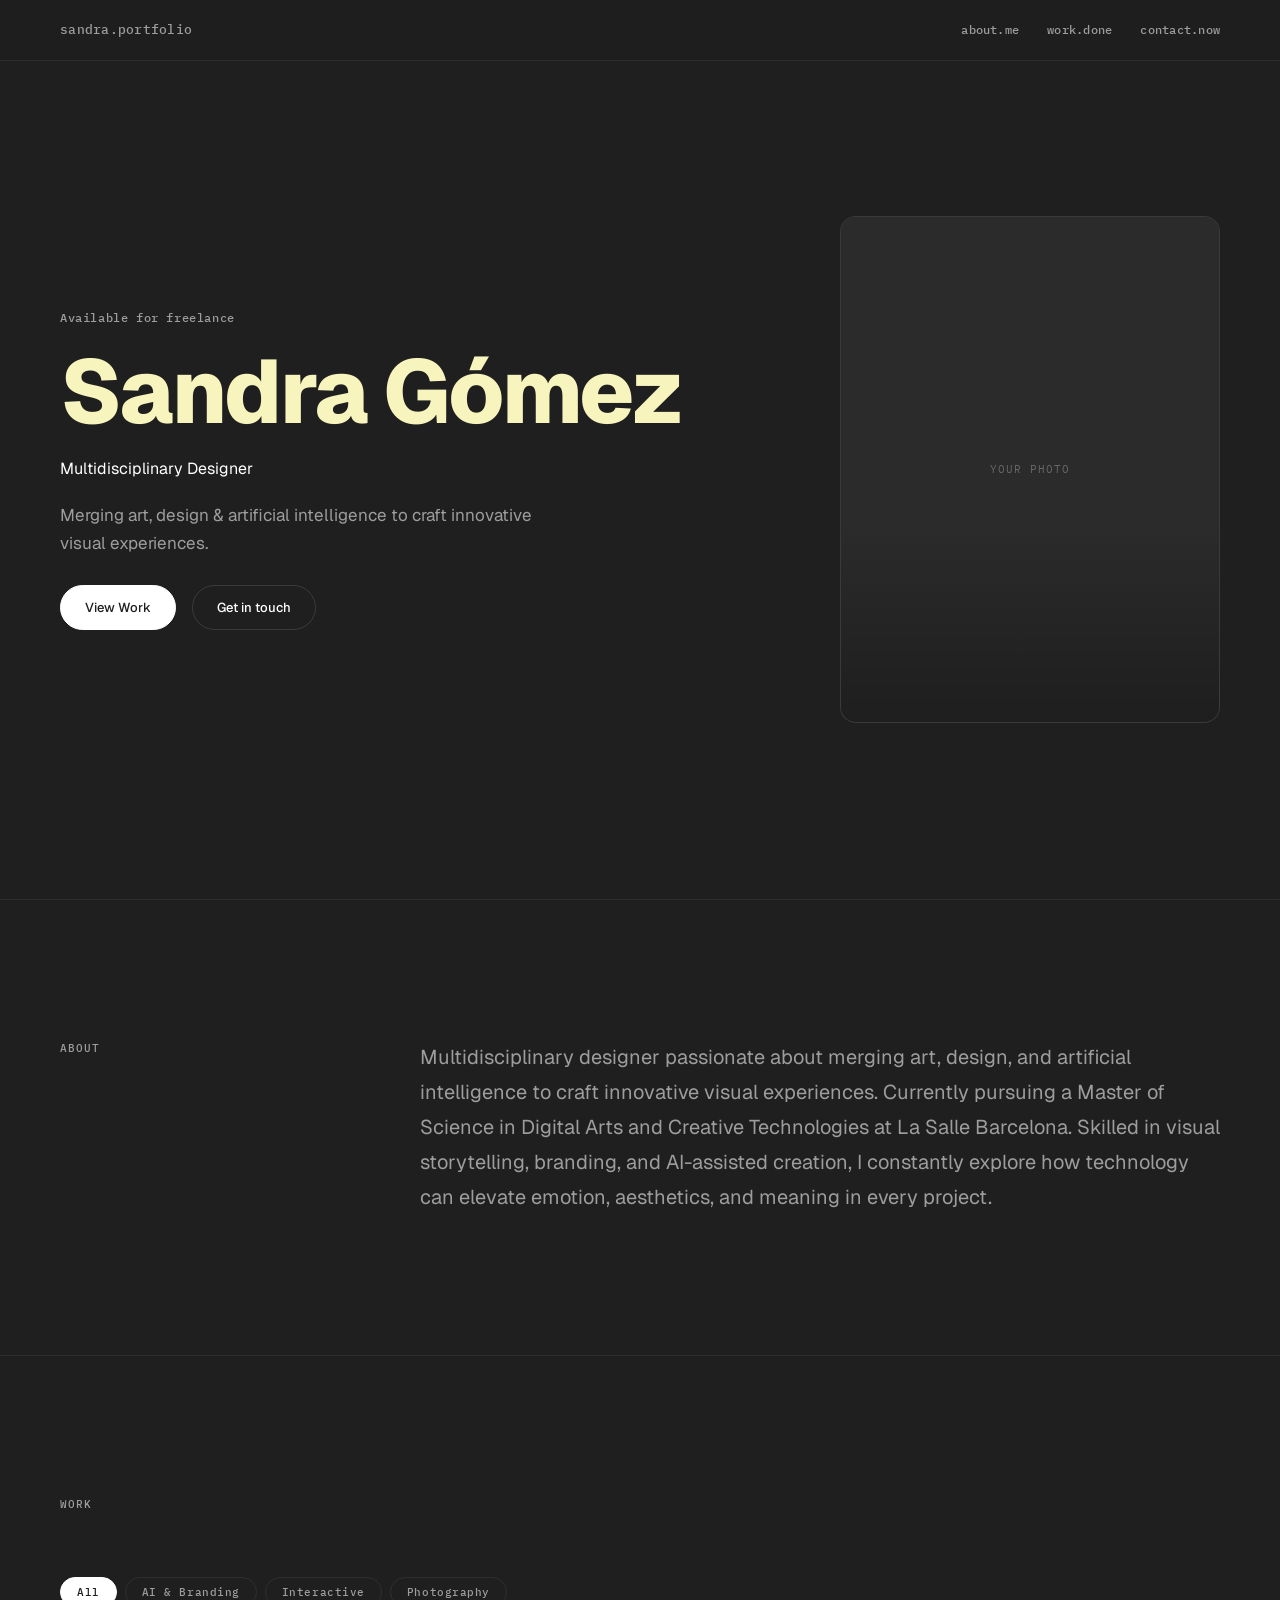
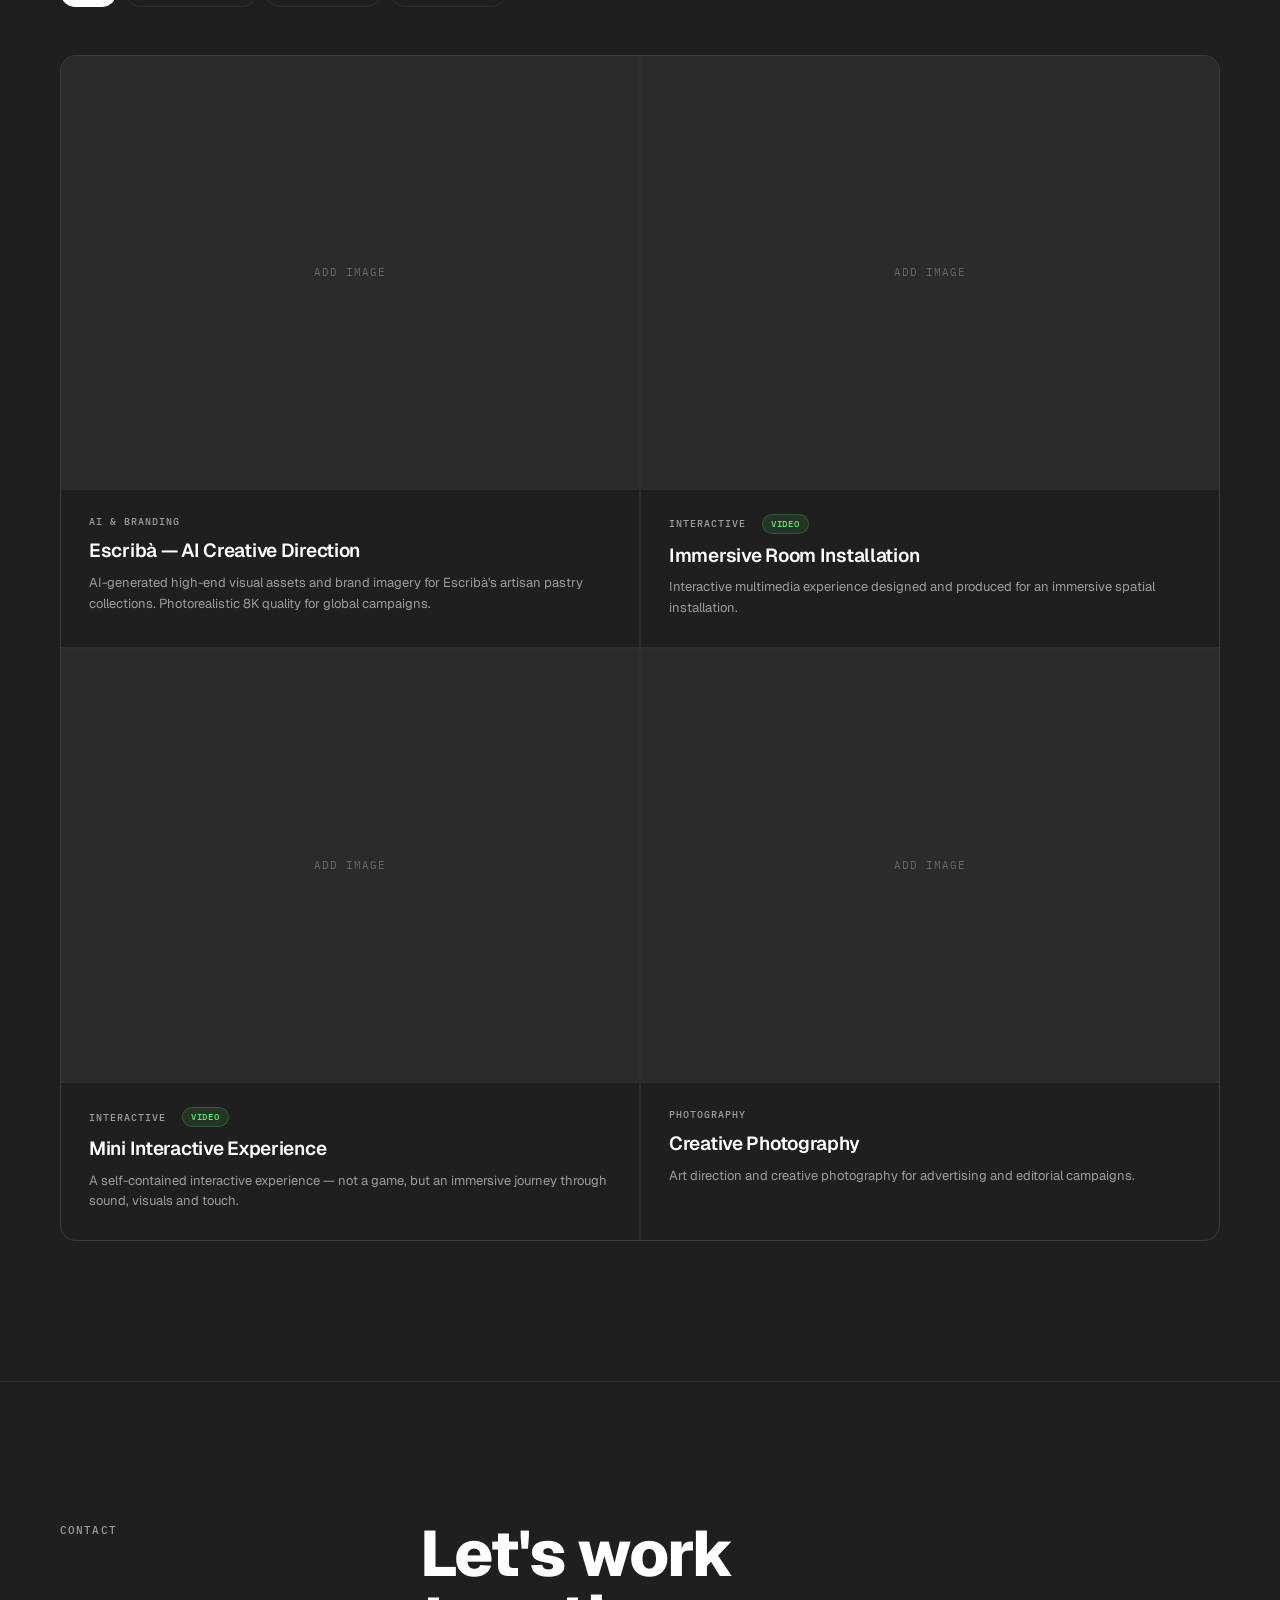
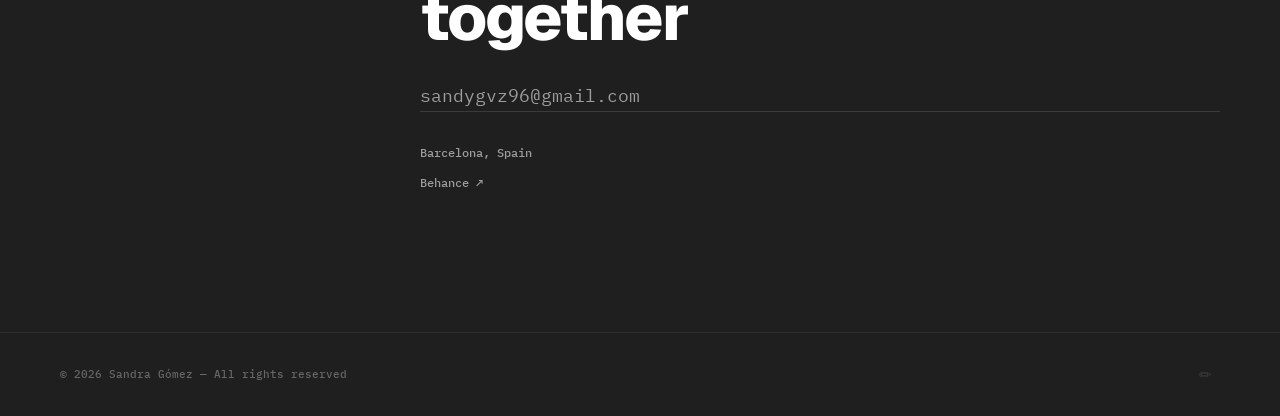
==== index.html @ 7c1b43da "redesign: match Framer reference — Geist+IBMPlexMono, #1f1f1f bg, accent colors - Background: #1f1f1" ====
<!DOCTYPE html>
<html lang="en">
<head>
  <meta charset="UTF-8" />
  <meta name="viewport" content="width=device-width, initial-scale=1.0" />
  <title>Sandra Gómez — Multidisciplinary Designer</title>
  <link rel="preconnect" href="https://fonts.googleapis.com" />
  <link rel="preconnect" href="https://fonts.gstatic.com" crossorigin />
  <link href="https://fonts.googleapis.com/css2?family=IBM+Plex+Mono:ital,wght@0,400;0,500;0,600;1,400;1,500&family=Geist:wght@300;400;500;600;700;800;900&display=swap" rel="stylesheet" />
  <link rel="stylesheet" href="css/style.css" />
</head>
<body>

  <!-- NAV -->
  <nav class="nav" id="nav">
    <div class="nav__logo" id="nav-logo"></div>
    <div class="nav__links" id="nav-links"></div>
  </nav>

  <!-- HERO -->
  <section class="hero" id="hero">
    <div class="hero__content">
      <div class="hero__text">
        <p class="hero__eyebrow">Available for freelance</p>
        <h1 class="hero__name" id="hero-name"></h1>
        <p class="hero__title" id="hero-title"></p>
        <p class="hero__tagline" id="hero-tagline"></p>
        <div class="hero__cta">
          <a class="btn btn-primary" href="#work">View Work</a>
          <a class="btn" href="#contact">Get in touch</a>
        </div>
      </div>
      <div class="hero__image">
        <img id="hero-img" src="" alt="Sandra Gómez" />
      </div>
    </div>
  </section>

  <!-- ABOUT -->
  <section class="about section" id="about">
    <div class="section__inner">
      <div class="section__header">
        <span class="section__label">About</span>
      </div>
      <p class="about__text" id="about-text"></p>
    </div>
  </section>

  <!-- WORK -->
  <section class="work section" id="work">
    <div class="section__inner">
      <div class="section__header">
        <span class="section__label">Work</span>
      </div>
      <div class="work__top">
        <div class="work__filters" id="work-filters"></div>
      </div>
      <div class="work__grid" id="work-grid"></div>
    </div>
  </section>

  <!-- CONTACT -->
  <section class="contact section" id="contact">
    <div class="section__inner">
      <div class="section__header">
        <span class="section__label">Contact</span>
      </div>
      <div id="contact-content"></div>
    </div>
  </section>

  <!-- FOOTER -->
  <footer class="footer">
    <span class="footer__copy"></span>
    <button class="footer__edit-btn" id="edit-toggle" title="Toggle edit mode (Ctrl+Shift+E)">✏</button>
  </footer>

  <!-- VIDEO MODAL -->
  <div class="modal" id="video-modal">
    <div class="modal__backdrop" id="modal-backdrop"></div>
    <div class="modal__content">
      <button class="modal__close" id="modal-close">✕</button>
      <div class="modal__video" id="modal-video"></div>
    </div>
  </div>

  <script src="js/content.js"></script>
  <script src="js/render.js"></script>
  <script src="js/editor.js"></script>
</body>
</html>
---- css/style.css ----
/* css/style.css — design tokens from jaxon-cruz-wbs.framer.website */

/* ── RESET ───────────────────────────────────────────── */
*, *::before, *::after { box-sizing: border-box; margin: 0; padding: 0; }

:root {
  /* Colors — exact tokens from Framer source */
  --bg:           #1f1f1f;
  --bg-deep:      #181818;
  --surface:      #2b2b2b;
  --surface-alt:  #333333;
  --text:         #ffffff;
  --text-muted:   #9d9d9d;
  --text-dim:     #666666;
  --accent-yellow:#f7f4be;
  --accent-green: #5aee6c;
  --border:       rgba(255,255,255,0.07);
  --border-strong:rgba(255,255,255,0.12);

  /* Typography */
  --font-sans: 'Geist', 'Geist Placeholder', sans-serif;
  --font-mono: 'IBM Plex Mono', monospace;

  /* Layout */
  --max-w: 1200px;
  --pad-x: 60px;
  --pad-section: 140px;
}

html { scroll-behavior: smooth; }

body {
  font-family: var(--font-sans);
  background: var(--bg);
  color: var(--text);
  line-height: 1.5;
  -webkit-font-smoothing: antialiased;
  -moz-osx-font-smoothing: grayscale;
}

img { display: block; width: 100%; height: 100%; object-fit: cover; }
a { color: inherit; text-decoration: none; }
button { cursor: pointer; font-family: inherit; }

/* ── NAV ────────────────────────────────────────────── */
.nav {
  position: fixed; top: 0; left: 0; right: 0; z-index: 100;
  display: flex; justify-content: space-between; align-items: center;
  padding: 20px var(--pad-x);
  background: rgba(31,31,31,0.75);
  backdrop-filter: blur(16px);
  -webkit-backdrop-filter: blur(16px);
  border-bottom: 1px solid var(--border);
}

.nav__logo {
  font-family: var(--font-mono);
  font-size: 13px;
  font-weight: 500;
  color: var(--text-muted);
  letter-spacing: 0.02em;
}

.nav__links {
  display: flex; gap: 28px; align-items: center;
}

.nav__links a {
  font-family: var(--font-mono);
  font-size: 12px;
  font-weight: 500;
  color: var(--text-muted);
  letter-spacing: 0.02em;
  transition: color 0.15s;
}

.nav__links a:hover { color: var(--text); }

/* ── HERO ───────────────────────────────────────────── */
.hero {
  min-height: 100vh;
  display: flex; align-items: center;
  padding: 120px var(--pad-x) 80px;
  border-bottom: 1px solid var(--border);
}

.hero__content {
  max-width: var(--max-w);
  margin: 0 auto;
  display: grid;
  grid-template-columns: 1fr 380px;
  gap: 60px;
  align-items: center;
  width: 100%;
}

.hero__text {
  display: flex; flex-direction: column; gap: 20px;
}

.hero__eyebrow {
  font-family: var(--font-mono);
  font-size: 12px;
  font-weight: 500;
  color: var(--text-muted);
  letter-spacing: 0.05em;
}

.hero__name {
  font-family: var(--font-sans);
  font-size: clamp(52px, 7vw, 96px);
  font-weight: 800;
  letter-spacing: -0.03em;
  line-height: 1.0;
  color: var(--text);
}

.hero__name span {
  color: var(--accent-yellow);
}

.hero__tagline {
  font-size: 17px;
  line-height: 1.65;
  color: var(--text-muted);
  max-width: 520px;
  font-weight: 400;
}

.hero__cta {
  display: flex; gap: 16px; align-items: center; margin-top: 8px;
}

.hero__image {
  aspect-ratio: 3/4;
  border-radius: 16px;
  overflow: hidden;
  background: var(--surface);
  border: 1px solid var(--border);
  position: relative;
}

.hero__image::after {
  content: '';
  position: absolute; inset: 0;
  background: linear-gradient(to bottom, transparent 60%, rgba(0,0,0,0.3));
  pointer-events: none;
}

/* ── BUTTONS ────────────────────────────────────────── */
.btn {
  display: inline-flex; align-items: center; gap: 8px;
  padding: 12px 24px;
  border: 1px solid var(--border-strong);
  border-radius: 100px;
  font-size: 13px;
  font-weight: 500;
  color: var(--text);
  background: transparent;
  transition: background 0.15s, border-color 0.15s, color 0.15s;
}

.btn:hover {
  background: var(--surface);
  border-color: rgba(255,255,255,0.2);
}

.btn-primary {
  background: var(--text);
  color: var(--bg);
  border-color: var(--text);
}

.btn-primary:hover {
  background: var(--accent-yellow);
  border-color: var(--accent-yellow);
  color: var(--bg);
}

/* ── SECTION SHARED ─────────────────────────────────── */
.section {
  padding: var(--pad-section) var(--pad-x);
  border-bottom: 1px solid var(--border);
}

.section__inner {
  max-width: var(--max-w);
  margin: 0 auto;
}

.section__header {
  display: flex; align-items: baseline; gap: 16px;
  margin-bottom: 64px;
}

.section__label {
  font-family: var(--font-mono);
  font-size: 11px;
  font-weight: 500;
  color: var(--text-muted);
  letter-spacing: 0.1em;
  text-transform: uppercase;
}

.section__num {
  font-family: var(--font-mono);
  font-size: 11px;
  color: var(--text-dim);
}

.section__title {
  font-size: clamp(32px, 4vw, 52px);
  font-weight: 700;
  letter-spacing: -0.025em;
  line-height: 1.1;
}

/* ── ABOUT ──────────────────────────────────────────── */
.about .section__inner {
  display: grid;
  grid-template-columns: 280px 1fr;
  gap: 80px;
  align-items: start;
}

.about__text {
  font-size: 20px;
  line-height: 1.75;
  color: var(--text-muted);
  font-weight: 400;
}

/* ── WORK FILTERS ───────────────────────────────────── */
.work__top {
  display: flex;
  justify-content: space-between;
  align-items: center;
  margin-bottom: 48px;
  flex-wrap: wrap;
  gap: 16px;
}

.work__filters {
  display: flex; gap: 8px; flex-wrap: wrap;
}

.filter-btn {
  padding: 7px 16px;
  border: 1px solid var(--border);
  border-radius: 100px;
  background: transparent;
  color: var(--text-muted);
  font-family: var(--font-mono);
  font-size: 11px;
  font-weight: 500;
  letter-spacing: 0.05em;
  transition: all 0.15s;
}

.filter-btn:hover {
  border-color: var(--border-strong);
  color: var(--text);
}

.filter-btn.active {
  background: var(--text);
  color: var(--bg);
  border-color: var(--text);
}

/* ── WORK GRID ──────────────────────────────────────── */
.work__grid {
  display: grid;
  grid-template-columns: repeat(2, 1fr);
  gap: 2px;
  background: var(--border);
  border: 1px solid var(--border);
  border-radius: 16px;
  overflow: hidden;
}

.project-card {
  background: var(--bg);
  position: relative;
  overflow: hidden;
  transition: background 0.2s;
}

.project-card:hover {
  background: var(--bg-deep);
}

.project-card__media {
  aspect-ratio: 4/3;
  position: relative;
  overflow: hidden;
  background: var(--surface);
}

.project-card__media img {
  transition: transform 0.5s cubic-bezier(0.25, 0.46, 0.45, 0.94);
}

.project-card:hover .project-card__media img {
  transform: scale(1.06);
}

.project-card__play-icon {
  position: absolute; inset: 0;
  display: flex; align-items: center; justify-content: center;
}

.project-card__play-icon svg {
  width: 52px; height: 52px;
  fill: rgba(255,255,255,0.9);
  filter: drop-shadow(0 2px 8px rgba(0,0,0,0.5));
  opacity: 0;
  transform: scale(0.8);
  transition: opacity 0.2s, transform 0.2s;
}

.project-card:hover .project-card__play-icon svg {
  opacity: 1;
  transform: scale(1);
}

.project-card__info {
  padding: 24px 28px 28px;
  display: flex; flex-direction: column; gap: 10px;
  border-top: 1px solid var(--border);
}

.project-card__meta {
  display: flex; gap: 16px; align-items: center;
}

.project-card__category {
  font-family: var(--font-mono);
  font-size: 10px;
  font-weight: 500;
  letter-spacing: 0.1em;
  text-transform: uppercase;
  color: var(--text-muted);
}

.project-card__type-badge {
  font-family: var(--font-mono);
  font-size: 9px;
  font-weight: 500;
  letter-spacing: 0.08em;
  text-transform: uppercase;
  color: var(--accent-green);
  background: rgba(90,238,108,0.1);
  padding: 2px 8px;
  border-radius: 100px;
  border: 1px solid rgba(90,238,108,0.2);
}

.project-card__title {
  font-size: 19px;
  font-weight: 600;
  line-height: 1.25;
  letter-spacing: -0.015em;
  color: var(--text);
  transition: color 0.15s;
}

.project-card:hover .project-card__title {
  color: var(--accent-yellow);
}

.project-card__desc {
  font-size: 13px;
  color: var(--text-muted);
  line-height: 1.6;
  font-weight: 400;
}

/* ── EDIT CARD CONTROLS ─────────────────────────────── */
.edit-card-controls {
  display: none;
  position: absolute; top: 10px; right: 10px; z-index: 10;
  gap: 6px;
}

body.edit-mode .edit-card-controls { display: flex; }

.edit-card-controls button {
  padding: 4px 10px; border: none; border-radius: 6px;
  font-size: 10px; font-weight: 600;
}

.edit-btn-duplicate { background: #3b82f6; color: white; }
.edit-btn-delete { background: #ef4444; color: white; }

/* ── CONTACT ────────────────────────────────────────── */
.contact .section__inner {
  display: grid;
  grid-template-columns: 280px 1fr;
  gap: 80px;
  align-items: start;
}

.contact__main {
  display: flex; flex-direction: column; gap: 32px;
}

.contact__heading {
  font-size: clamp(40px, 5vw, 68px);
  font-weight: 800;
  letter-spacing: -0.03em;
  line-height: 1.0;
}

.contact__email-link {
  font-size: 18px;
  color: var(--text-muted);
  font-family: var(--font-mono);
  font-weight: 400;
  border-bottom: 1px solid var(--border-strong);
  padding-bottom: 2px;
  display: inline-block;
  transition: color 0.15s, border-color 0.15s;
}

.contact__email-link:hover {
  color: var(--accent-yellow);
  border-color: var(--accent-yellow);
}

.contact__meta-row {
  display: flex; flex-direction: column; gap: 12px;
}

.contact__location {
  font-family: var(--font-mono);
  font-size: 12px;
  color: var(--text-muted);
  font-weight: 500;
}

.contact__socials {
  display: flex; gap: 20px; flex-wrap: wrap;
}

.contact__social {
  font-family: var(--font-mono);
  font-size: 12px;
  color: var(--text-muted);
  font-weight: 500;
  transition: color 0.15s;
}

.contact__social:hover { color: var(--accent-yellow); }

/* ── FOOTER ─────────────────────────────────────────── */
.footer {
  padding: 28px var(--pad-x);
  display: flex; justify-content: space-between; align-items: center;
}

.footer__copy {
  font-family: var(--font-mono);
  font-size: 11px;
  color: var(--text-dim);
  font-weight: 500;
}

.footer__edit-btn {
  background: none; border: none;
  font-size: 15px;
  color: var(--text-dim);
  opacity: 0.4;
  transition: opacity 0.15s;
  padding: 4px 8px;
}

.footer__edit-btn:hover { opacity: 1; }

/* ── VIDEO MODAL ─────────────────────────────────────── */
.modal {
  position: fixed; inset: 0; z-index: 1000;
  display: none; align-items: center; justify-content: center;
}

.modal.open { display: flex; }

.modal__backdrop {
  position: absolute; inset: 0;
  background: rgba(0,0,0,0.88);
  backdrop-filter: blur(8px);
}

.modal__content {
  position: relative; z-index: 1;
  width: min(920px, 92vw);
  background: var(--surface);
  border-radius: 16px;
  overflow: hidden;
  border: 1px solid var(--border);
}

.modal__close {
  position: absolute; top: 14px; right: 14px; z-index: 2;
  background: rgba(0,0,0,0.5); border: 1px solid var(--border);
  color: var(--text); font-size: 16px;
  width: 34px; height: 34px; border-radius: 50%;
  display: flex; align-items: center; justify-content: center;
  transition: background 0.15s;
}

.modal__close:hover { background: rgba(0,0,0,0.8); }

.modal__video { aspect-ratio: 16/9; }
.modal__video iframe { width: 100%; height: 100%; border: none; }

/* ── EDIT MODE ──────────────────────────────────────── */
body.edit-mode [data-editable] {
  outline: 2px dashed rgba(247,244,190,0.5);
  outline-offset: 3px;
  border-radius: 3px;
  min-width: 30px;
  min-height: 1em;
}

.edit-save-bar {
  display: none;
  position: fixed; bottom: 24px; left: 50%; transform: translateX(-50%);
  background: var(--surface); border: 1px solid var(--border-strong);
  border-radius: 100px; padding: 10px 20px;
  gap: 14px; align-items: center;
  box-shadow: 0 16px 48px rgba(0,0,0,0.6);
  z-index: 200; white-space: nowrap;
}

body.edit-mode .edit-save-bar { display: flex; }

.edit-save-bar span {
  font-family: var(--font-mono);
  font-size: 11px; color: var(--text-muted);
}

.edit-save-bar button {
  padding: 7px 18px; border: none; border-radius: 100px;
  font-size: 12px; font-weight: 600; font-family: var(--font-mono);
}

.edit-save-btn { background: var(--accent-green); color: #000; }
.edit-cancel-btn { background: var(--surface-alt); color: var(--text); }

/* ── PLACEHOLDER (no image) ──────────────────────────── */
.placeholder-img {
  width: 100%; height: 100%;
  display: flex; align-items: center; justify-content: center;
  background: var(--surface);
  color: var(--text-dim);
  font-family: var(--font-mono);
  font-size: 11px;
  letter-spacing: 0.1em;
}

/* ── RESPONSIVE ─────────────────────────────────────── */
@media (max-width: 1024px) {
  :root { --pad-x: 40px; --pad-section: 100px; }
  .hero__content { grid-template-columns: 1fr 300px; gap: 40px; }
  .about .section__inner { grid-template-columns: 200px 1fr; gap: 48px; }
  .contact .section__inner { grid-template-columns: 200px 1fr; gap: 48px; }
}

@media (max-width: 768px) {
  :root { --pad-x: 24px; --pad-section: 80px; }
  .nav { padding: 16px var(--pad-x); }
  .hero__content { grid-template-columns: 1fr; gap: 40px; }
  .hero__image { max-width: 260px; aspect-ratio: 1; }
  .about .section__inner { grid-template-columns: 1fr; gap: 32px; }
  .work__grid { grid-template-columns: 1fr; }
  .contact .section__inner { grid-template-columns: 1fr; gap: 32px; }
  .footer { padding: 24px var(--pad-x); }
}
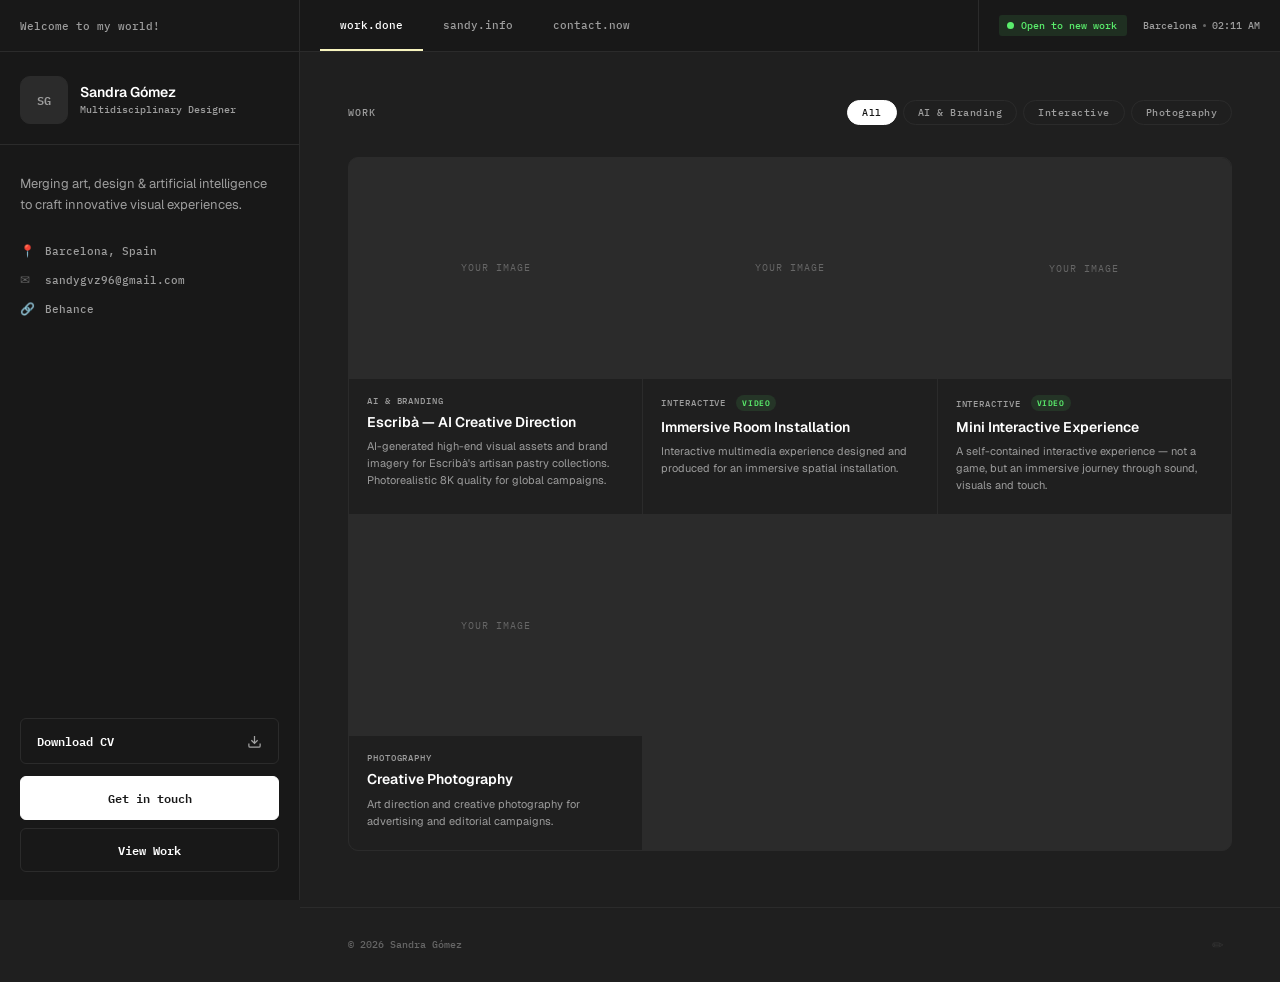
==== commit aa02fa01: "Add Decap CMS admin panel + migrate data to JSON - _data/portfolio.json: single source of truth for " ====
--- a/index.html
+++ b/index.html
@@ -3,79 +3,33 @@
 <head>
   <meta charset="UTF-8" />
   <meta name="viewport" content="width=device-width, initial-scale=1.0" />
-  <title>Sandra Gómez — Multidisciplinary Designer</title>
+  <title>Sandra Gómez — Work</title>
   <link rel="preconnect" href="https://fonts.googleapis.com" />
   <link rel="preconnect" href="https://fonts.gstatic.com" crossorigin />
-  <link href="https://fonts.googleapis.com/css2?family=IBM+Plex+Mono:ital,wght@0,400;0,500;0,600;1,400;1,500&family=Geist:wght@300;400;500;600;700;800;900&display=swap" rel="stylesheet" />
+  <link href="https://fonts.googleapis.com/css2?family=IBM+Plex+Mono:ital,wght@0,400;0,500;0,600;1,400&family=Geist:wght@300;400;500;600;700;800;900&display=swap" rel="stylesheet" />
   <link rel="stylesheet" href="css/style.css" />
 </head>
-<body>
+<body data-page="work">
 
-  <!-- NAV -->
-  <nav class="nav" id="nav">
-    <div class="nav__logo" id="nav-logo"></div>
-    <div class="nav__links" id="nav-links"></div>
-  </nav>
+  <header class="topnav" id="topnav"></header>
 
-  <!-- HERO -->
-  <section class="hero" id="hero">
-    <div class="hero__content">
-      <div class="hero__text">
-        <p class="hero__eyebrow">Available for freelance</p>
-        <h1 class="hero__name" id="hero-name"></h1>
-        <p class="hero__title" id="hero-title"></p>
-        <p class="hero__tagline" id="hero-tagline"></p>
-        <div class="hero__cta">
-          <a class="btn btn-primary" href="#work">View Work</a>
-          <a class="btn" href="#contact">Get in touch</a>
+  <div class="page">
+    <aside class="sidebar" id="sidebar"></aside>
+    <main class="main">
+      <section class="section" id="work">
+        <div class="section__header">
+          <span class="section__label">Work</span>
+          <div class="work__filters" id="work-filters"></div>
         </div>
-      </div>
-      <div class="hero__image">
-        <img id="hero-img" src="" alt="Sandra Gómez" />
-      </div>
-    </div>
-  </section>
+        <div class="work__grid" id="work-grid"></div>
+      </section>
+      <footer class="footer">
+        <span class="footer__copy"></span>
+        <button class="footer__edit-btn" id="edit-toggle" title="Open content manager">✏</button>
+      </footer>
+    </main>
+  </div>
 
-  <!-- ABOUT -->
-  <section class="about section" id="about">
-    <div class="section__inner">
-      <div class="section__header">
-        <span class="section__label">About</span>
-      </div>
-      <p class="about__text" id="about-text"></p>
-    </div>
-  </section>
-
-  <!-- WORK -->
-  <section class="work section" id="work">
-    <div class="section__inner">
-      <div class="section__header">
-        <span class="section__label">Work</span>
-      </div>
-      <div class="work__top">
-        <div class="work__filters" id="work-filters"></div>
-      </div>
-      <div class="work__grid" id="work-grid"></div>
-    </div>
-  </section>
-
-  <!-- CONTACT -->
-  <section class="contact section" id="contact">
-    <div class="section__inner">
-      <div class="section__header">
-        <span class="section__label">Contact</span>
-      </div>
-      <div id="contact-content"></div>
-    </div>
-  </section>
-
-  <!-- FOOTER -->
-  <footer class="footer">
-    <span class="footer__copy"></span>
-    <button class="footer__edit-btn" id="edit-toggle" title="Toggle edit mode (Ctrl+Shift+E)">✏</button>
-  </footer>
-
-  <!-- VIDEO MODAL -->
   <div class="modal" id="video-modal">
     <div class="modal__backdrop" id="modal-backdrop"></div>
     <div class="modal__content">
@@ -84,8 +38,13 @@
     </div>
   </div>
 
+  <!-- Fallback data for local file:// testing -->
   <script src="js/content.js"></script>
+  <!-- App modules (define functions, do not execute yet) -->
+  <script src="js/layout.js"></script>
   <script src="js/render.js"></script>
   <script src="js/editor.js"></script>
+  <!-- Loads JSON data then calls all init functions -->
+  <script src="js/data.js"></script>
 </body>
 </html>
--- a/css/style.css
+++ b/css/style.css
@@ -1,30 +1,32 @@
-/* css/style.css — design tokens from jaxon-cruz-wbs.framer.website */
+/* css/style.css — replicating jaxon-cruz-wbs.framer.website structure */
 
 /* ── RESET ───────────────────────────────────────────── */
 *, *::before, *::after { box-sizing: border-box; margin: 0; padding: 0; }
+ul { list-style: none; }
 
 :root {
   /* Colors — exact tokens from Framer source */
   --bg:           #1f1f1f;
-  --bg-deep:      #181818;
+  --nav-bg:       #181818;
+  --sidebar-bg:   #181818;
   --surface:      #2b2b2b;
-  --surface-alt:  #333333;
+  --surface-alt:  #333;
   --text:         #ffffff;
   --text-muted:   #9d9d9d;
-  --text-dim:     #666666;
+  --text-dim:     #666;
   --accent-yellow:#f7f4be;
-  --accent-green: #5aee6c;
-  --border:       rgba(255,255,255,0.07);
-  --border-strong:rgba(255,255,255,0.12);
+  --accent-green: rgb(90, 238, 108);
+  --accent-green-bg: rgba(90, 238, 108, 0.1);
+  --border:       rgb(43, 43, 43);
+  --border-light: rgba(255,255,255,0.06);
 
   /* Typography */
-  --font-sans: 'Geist', 'Geist Placeholder', sans-serif;
+  --font-sans: 'Geist', sans-serif;
   --font-mono: 'IBM Plex Mono', monospace;
 
   /* Layout */
-  --max-w: 1200px;
-  --pad-x: 60px;
-  --pad-section: 140px;
+  --sidebar-w: 300px;
+  --nav-h: 52px;
 }
 
 html { scroll-behavior: smooth; }
@@ -33,249 +35,372 @@
   font-family: var(--font-sans);
   background: var(--bg);
   color: var(--text);
-  line-height: 1.5;
   -webkit-font-smoothing: antialiased;
   -moz-osx-font-smoothing: grayscale;
 }
 
-img { display: block; width: 100%; height: 100%; object-fit: cover; }
+img { display: block; object-fit: cover; }
 a { color: inherit; text-decoration: none; }
 button { cursor: pointer; font-family: inherit; }
 
-/* ── NAV ────────────────────────────────────────────── */
-.nav {
-  position: fixed; top: 0; left: 0; right: 0; z-index: 100;
-  display: flex; justify-content: space-between; align-items: center;
-  padding: 20px var(--pad-x);
-  background: rgba(31,31,31,0.75);
-  backdrop-filter: blur(16px);
-  -webkit-backdrop-filter: blur(16px);
+/* ── TOP NAV ─────────────────────────────────────────── */
+.topnav {
+  position: fixed; top: 0; left: 0; right: 0; z-index: 200;
+  height: var(--nav-h);
+  display: grid;
+  grid-template-columns: var(--sidebar-w) 1fr auto;
+  background: var(--nav-bg);
   border-bottom: 1px solid var(--border);
 }
 
-.nav__logo {
-  font-family: var(--font-mono);
+.topnav__left {
+  display: flex; align-items: center;
+  padding: 0 20px;
+  border-right: 1px solid var(--border);
+}
+
+.topnav__greeting {
+  font-family: var(--font-mono);
+  font-size: 11px;
+  font-weight: 500;
+  color: var(--text-muted);
+  white-space: nowrap;
+}
+
+.topnav__center {
+  display: flex; align-items: stretch;
+  padding: 0 20px;
+  gap: 0;
+  position: relative;
+}
+
+.topnav__center a {
+  display: flex; align-items: center;
+  padding: 0 20px;
+  font-family: var(--font-mono);
+  font-size: 11px;
+  font-weight: 500;
+  color: var(--text-muted);
+  border-bottom: 2px solid transparent;
+  transition: color 0.15s, border-color 0.15s;
+  white-space: nowrap;
+}
+
+.topnav__center a:hover { color: var(--text); }
+.topnav__center a.active {
+  color: var(--text);
+  border-bottom-color: var(--accent-yellow);
+}
+
+.topnav__right {
+  display: flex; align-items: center;
+  padding: 0 20px;
+  gap: 16px;
+  border-left: 1px solid var(--border);
+}
+
+.topnav__status {
+  display: flex; align-items: center; gap: 7px;
+  background: var(--accent-green-bg);
+  padding: 4px 10px 4px 8px;
+  border-radius: 3px;
+}
+
+.topnav__status-dot {
+  width: 7px; height: 7px;
+  border-radius: 50%;
+  background: var(--accent-green);
+  flex-shrink: 0;
+  animation: pulse 2s ease infinite;
+}
+
+@keyframes pulse {
+  0%, 100% { opacity: 1; }
+  50% { opacity: 0.4; }
+}
+
+.topnav__status-text {
+  font-family: var(--font-mono);
+  font-size: 10px;
+  font-weight: 500;
+  color: var(--accent-green);
+  white-space: nowrap;
+}
+
+.topnav__meta {
+  font-family: var(--font-mono);
+  font-size: 10px;
+  font-weight: 500;
+  color: var(--text-muted);
+  display: flex; align-items: center; gap: 6px;
+  white-space: nowrap;
+}
+
+.topnav__meta-dot {
+  width: 3px; height: 3px;
+  border-radius: 50%;
+  background: var(--text-dim);
+  flex-shrink: 0;
+}
+
+/* ── PAGE SHELL ──────────────────────────────────────── */
+.page {
+  display: flex;
+  min-height: 100vh;
+  padding-top: var(--nav-h);
+}
+
+/* ── SIDEBAR (fixed left) ────────────────────────────── */
+.sidebar {
+  width: var(--sidebar-w);
+  min-height: calc(100vh - var(--nav-h));
+  background: var(--sidebar-bg);
+  border-right: 1px solid var(--border);
+  position: sticky;
+  top: var(--nav-h);
+  height: calc(100vh - var(--nav-h));
+  display: flex;
+  flex-direction: column;
+  justify-content: space-between;
+  padding: 0 0 28px;
+  flex-shrink: 0;
+  overflow-y: auto;
+}
+
+.sidebar__top {
+  display: flex; flex-direction: column; gap: 28px;
+}
+
+/* Profile card */
+.sidebar__profile {
+  display: flex; align-items: center; gap: 12px;
+  padding: 24px 20px 20px;
+  border-bottom: 1px solid var(--border);
+}
+
+.sidebar__avatar-wrap {
+  width: 48px; height: 48px;
+  border-radius: 10px;
+  overflow: hidden;
+  border: 1px solid var(--border);
+  background: var(--surface);
+  flex-shrink: 0;
+  position: relative;
+}
+
+.sidebar__avatar {
+  width: 100%; height: 100%;
+}
+
+.sidebar__avatar-placeholder {
+  position: absolute; inset: 0;
+  display: flex; align-items: center; justify-content: center;
+  font-family: var(--font-mono);
+  font-size: 12px;
+  font-weight: 600;
+  color: var(--text-muted);
+  background: var(--surface);
+}
+
+.sidebar__identity {
+  display: flex; flex-direction: column; gap: 3px;
+}
+
+.sidebar__name {
+  font-size: 14px;
+  font-weight: 600;
+  color: var(--text);
+  line-height: 1.2;
+}
+
+.sidebar__title {
+  font-family: var(--font-mono);
+  font-size: 10px;
+  font-weight: 500;
+  color: var(--text-muted);
+  line-height: 1.3;
+}
+
+/* Bio */
+.sidebar__bio {
+  padding: 0 20px;
   font-size: 13px;
-  font-weight: 500;
-  color: var(--text-muted);
-  letter-spacing: 0.02em;
-}
-
-.nav__links {
-  display: flex; gap: 28px; align-items: center;
-}
-
-.nav__links a {
-  font-family: var(--font-mono);
+  line-height: 1.65;
+  color: var(--text-muted);
+  font-weight: 400;
+}
+
+/* Contact list */
+.sidebar__contact {
+  padding: 0 20px;
+  display: flex; flex-direction: column; gap: 14px;
+}
+
+.sidebar__contact-item {
+  display: flex; align-items: center; gap: 10px;
+}
+
+.sidebar__contact-icon {
+  width: 15px; height: 15px;
+  flex-shrink: 0;
+  color: var(--text-dim);
   font-size: 12px;
-  font-weight: 500;
-  color: var(--text-muted);
-  letter-spacing: 0.02em;
+  display: flex; align-items: center;
+}
+
+.sidebar__contact-link {
+  font-family: var(--font-mono);
+  font-size: 11px;
+  font-weight: 500;
+  color: var(--text-muted);
+  position: relative;
+  padding-bottom: 1px;
   transition: color 0.15s;
 }
 
-.nav__links a:hover { color: var(--text); }
-
-/* ── HERO ───────────────────────────────────────────── */
-.hero {
-  min-height: 100vh;
-  display: flex; align-items: center;
-  padding: 120px var(--pad-x) 80px;
-  border-bottom: 1px solid var(--border);
-}
-
-.hero__content {
-  max-width: var(--max-w);
-  margin: 0 auto;
-  display: grid;
-  grid-template-columns: 1fr 380px;
-  gap: 60px;
-  align-items: center;
-  width: 100%;
-}
-
-.hero__text {
-  display: flex; flex-direction: column; gap: 20px;
-}
-
-.hero__eyebrow {
+.sidebar__contact-link::after {
+  content: '';
+  position: absolute; bottom: 0; left: 0; right: 0;
+  height: 1px;
+  background: var(--text-dim);
+  transform: scaleX(0);
+  transform-origin: left;
+  transition: transform 0.2s;
+}
+
+.sidebar__contact-link:hover { color: var(--text); }
+.sidebar__contact-link:hover::after { transform: scaleX(1); }
+
+.sidebar__contact-text {
+  font-family: var(--font-mono);
+  font-size: 11px;
+  font-weight: 500;
+  color: var(--text-muted);
+}
+
+/* Bottom CTAs */
+.sidebar__bottom {
+  padding: 0 20px;
+  display: flex; flex-direction: column; gap: 12px;
+}
+
+.sidebar__cv-btn {
+  display: flex; align-items: center; justify-content: space-between;
+  padding: 12px 16px;
+  border: 1px solid var(--border);
+  border-radius: 6px;
   font-family: var(--font-mono);
   font-size: 12px;
-  font-weight: 500;
-  color: var(--text-muted);
-  letter-spacing: 0.05em;
-}
-
-.hero__name {
-  font-family: var(--font-sans);
-  font-size: clamp(52px, 7vw, 96px);
-  font-weight: 800;
-  letter-spacing: -0.03em;
-  line-height: 1.0;
-  color: var(--text);
-}
-
-.hero__name span {
-  color: var(--accent-yellow);
-}
-
-.hero__tagline {
-  font-size: 17px;
-  line-height: 1.65;
-  color: var(--text-muted);
-  max-width: 520px;
-  font-weight: 400;
-}
-
-.hero__cta {
-  display: flex; gap: 16px; align-items: center; margin-top: 8px;
-}
-
-.hero__image {
-  aspect-ratio: 3/4;
-  border-radius: 16px;
-  overflow: hidden;
-  background: var(--surface);
-  border: 1px solid var(--border);
-  position: relative;
-}
-
-.hero__image::after {
-  content: '';
-  position: absolute; inset: 0;
-  background: linear-gradient(to bottom, transparent 60%, rgba(0,0,0,0.3));
-  pointer-events: none;
-}
-
-/* ── BUTTONS ────────────────────────────────────────── */
-.btn {
-  display: inline-flex; align-items: center; gap: 8px;
-  padding: 12px 24px;
-  border: 1px solid var(--border-strong);
-  border-radius: 100px;
-  font-size: 13px;
-  font-weight: 500;
+  font-weight: 600;
   color: var(--text);
   background: transparent;
-  transition: background 0.15s, border-color 0.15s, color 0.15s;
-}
-
-.btn:hover {
+  transition: background 0.15s, border-color 0.15s;
+}
+
+.sidebar__cv-btn:hover {
   background: var(--surface);
-  border-color: rgba(255,255,255,0.2);
-}
+  border-color: var(--surface-alt);
+}
+
+.sidebar__cv-btn svg {
+  opacity: 0.6;
+}
+
+.sidebar__cta {
+  display: flex; flex-direction: column; gap: 8px;
+}
+
+/* ── BUTTONS ─────────────────────────────────────────── */
+.btn {
+  display: flex; align-items: center; justify-content: center;
+  padding: 11px 16px;
+  border: 1px solid var(--border);
+  border-radius: 6px;
+  font-family: var(--font-mono);
+  font-size: 12px;
+  font-weight: 600;
+  color: var(--text);
+  background: transparent;
+  transition: background 0.15s, border-color 0.15s;
+  text-align: center;
+}
+
+.btn:hover { background: var(--surface); border-color: var(--surface-alt); }
 
 .btn-primary {
   background: var(--text);
-  color: var(--bg);
+  color: var(--nav-bg);
   border-color: var(--text);
 }
 
 .btn-primary:hover {
   background: var(--accent-yellow);
   border-color: var(--accent-yellow);
-  color: var(--bg);
-}
-
-/* ── SECTION SHARED ─────────────────────────────────── */
+  color: var(--nav-bg);
+}
+
+/* ── MAIN CONTENT ────────────────────────────────────── */
+.main {
+  flex: 1;
+  min-width: 0;
+  display: flex; flex-direction: column;
+}
+
+/* ── SECTION ─────────────────────────────────────────── */
 .section {
-  padding: var(--pad-section) var(--pad-x);
+  padding: 48px 48px 56px;
   border-bottom: 1px solid var(--border);
 }
 
-.section__inner {
-  max-width: var(--max-w);
-  margin: 0 auto;
-}
-
 .section__header {
-  display: flex; align-items: baseline; gap: 16px;
-  margin-bottom: 64px;
+  display: flex; align-items: center;
+  justify-content: space-between;
+  margin-bottom: 32px;
+  gap: 24px;
+  flex-wrap: wrap;
 }
 
 .section__label {
   font-family: var(--font-mono);
-  font-size: 11px;
+  font-size: 10px;
   font-weight: 500;
   color: var(--text-muted);
   letter-spacing: 0.1em;
   text-transform: uppercase;
 }
 
-.section__num {
-  font-family: var(--font-mono);
-  font-size: 11px;
-  color: var(--text-dim);
-}
-
-.section__title {
-  font-size: clamp(32px, 4vw, 52px);
-  font-weight: 700;
-  letter-spacing: -0.025em;
-  line-height: 1.1;
-}
-
-/* ── ABOUT ──────────────────────────────────────────── */
-.about .section__inner {
-  display: grid;
-  grid-template-columns: 280px 1fr;
-  gap: 80px;
-  align-items: start;
-}
-
-.about__text {
-  font-size: 20px;
-  line-height: 1.75;
-  color: var(--text-muted);
-  font-weight: 400;
-}
-
-/* ── WORK FILTERS ───────────────────────────────────── */
-.work__top {
-  display: flex;
-  justify-content: space-between;
-  align-items: center;
-  margin-bottom: 48px;
-  flex-wrap: wrap;
-  gap: 16px;
-}
-
+/* ── WORK FILTERS ────────────────────────────────────── */
 .work__filters {
-  display: flex; gap: 8px; flex-wrap: wrap;
+  display: flex; gap: 6px; flex-wrap: wrap;
 }
 
 .filter-btn {
-  padding: 7px 16px;
+  padding: 5px 14px;
   border: 1px solid var(--border);
   border-radius: 100px;
   background: transparent;
   color: var(--text-muted);
   font-family: var(--font-mono);
-  font-size: 11px;
+  font-size: 10px;
   font-weight: 500;
   letter-spacing: 0.05em;
+  cursor: pointer;
   transition: all 0.15s;
 }
 
-.filter-btn:hover {
-  border-color: var(--border-strong);
-  color: var(--text);
-}
-
+.filter-btn:hover { color: var(--text); border-color: var(--surface-alt); }
 .filter-btn.active {
-  background: var(--text);
-  color: var(--bg);
-  border-color: var(--text);
-}
-
-/* ── WORK GRID ──────────────────────────────────────── */
+  background: var(--text); color: var(--nav-bg); border-color: var(--text);
+}
+
+/* ── WORK GRID (3 columns) ───────────────────────────── */
 .work__grid {
   display: grid;
-  grid-template-columns: repeat(2, 1fr);
-  gap: 2px;
+  grid-template-columns: repeat(3, 1fr);
+  gap: 1px;
   background: var(--border);
   border: 1px solid var(--border);
-  border-radius: 16px;
+  border-radius: 10px;
   overflow: hidden;
 }
 
@@ -283,60 +408,58 @@
   background: var(--bg);
   position: relative;
   overflow: hidden;
-  transition: background 0.2s;
-}
-
-.project-card:hover {
-  background: var(--bg-deep);
-}
+  cursor: pointer;
+  transition: background 0.15s;
+}
+
+.project-card:hover { background: var(--nav-bg); }
 
 .project-card__media {
   aspect-ratio: 4/3;
-  position: relative;
   overflow: hidden;
   background: var(--surface);
+  position: relative;
 }
 
 .project-card__media img {
-  transition: transform 0.5s cubic-bezier(0.25, 0.46, 0.45, 0.94);
-}
-
-.project-card:hover .project-card__media img {
-  transform: scale(1.06);
-}
+  width: 100%; height: 100%;
+  transition: transform 0.4s cubic-bezier(0.25,0.46,0.45,0.94);
+}
+
+.project-card:hover .project-card__media img { transform: scale(1.05); }
 
 .project-card__play-icon {
   position: absolute; inset: 0;
   display: flex; align-items: center; justify-content: center;
+  pointer-events: none;
 }
 
 .project-card__play-icon svg {
-  width: 52px; height: 52px;
-  fill: rgba(255,255,255,0.9);
-  filter: drop-shadow(0 2px 8px rgba(0,0,0,0.5));
+  width: 44px; height: 44px;
+  fill: white;
+  filter: drop-shadow(0 2px 8px rgba(0,0,0,0.6));
   opacity: 0;
-  transform: scale(0.8);
+  transform: scale(0.85);
   transition: opacity 0.2s, transform 0.2s;
 }
 
 .project-card:hover .project-card__play-icon svg {
-  opacity: 1;
-  transform: scale(1);
+  opacity: 1; transform: scale(1);
 }
 
 .project-card__info {
-  padding: 24px 28px 28px;
-  display: flex; flex-direction: column; gap: 10px;
+  padding: 16px 18px 20px;
+  display: flex; flex-direction: column; gap: 7px;
   border-top: 1px solid var(--border);
 }
 
 .project-card__meta {
-  display: flex; gap: 16px; align-items: center;
+  display: flex; align-items: center; gap: 10px;
 }
 
 .project-card__category {
   font-family: var(--font-mono);
-  font-size: 10px;
+  font-size: 9px;
   font-weight: 500;
   letter-spacing: 0.1em;
   text-transform: uppercase;
@@ -345,235 +468,284 @@
 
 .project-card__type-badge {
   font-family: var(--font-mono);
-  font-size: 9px;
-  font-weight: 500;
+  font-size: 8px;
+  font-weight: 600;
   letter-spacing: 0.08em;
   text-transform: uppercase;
   color: var(--accent-green);
-  background: rgba(90,238,108,0.1);
-  padding: 2px 8px;
+  background: var(--accent-green-bg);
+  padding: 2px 6px;
   border-radius: 100px;
-  border: 1px solid rgba(90,238,108,0.2);
 }
 
 .project-card__title {
-  font-size: 19px;
+  font-size: 14px;
   font-weight: 600;
-  line-height: 1.25;
-  letter-spacing: -0.015em;
+  line-height: 1.3;
   color: var(--text);
   transition: color 0.15s;
 }
 
-.project-card:hover .project-card__title {
-  color: var(--accent-yellow);
-}
+.project-card:hover .project-card__title { color: var(--accent-yellow); }
 
 .project-card__desc {
-  font-size: 13px;
-  color: var(--text-muted);
-  line-height: 1.6;
+  font-size: 11px;
+  color: var(--text-muted);
+  line-height: 1.55;
   font-weight: 400;
 }
 
-/* ── EDIT CARD CONTROLS ─────────────────────────────── */
-.edit-card-controls {
-  display: none;
-  position: absolute; top: 10px; right: 10px; z-index: 10;
-  gap: 6px;
-}
-
-body.edit-mode .edit-card-controls { display: flex; }
-
-.edit-card-controls button {
-  padding: 4px 10px; border: none; border-radius: 6px;
-  font-size: 10px; font-weight: 600;
-}
-
-.edit-btn-duplicate { background: #3b82f6; color: white; }
-.edit-btn-delete { background: #ef4444; color: white; }
-
-/* ── CONTACT ────────────────────────────────────────── */
-.contact .section__inner {
+/* ── ABOUT / SANDY.INFO ──────────────────────────────── */
+.about__text {
+  font-size: 18px;
+  line-height: 1.8;
+  color: var(--text-muted);
+  max-width: 680px;
+  font-weight: 400;
+}
+
+.info-block {
+  padding: 48px 48px 52px;
+  border-bottom: 1px solid var(--border);
+}
+
+.info-block__label {
+  font-family: var(--font-mono);
+  font-size: 10px;
+  font-weight: 500;
+  color: var(--text-muted);
+  letter-spacing: 0.1em;
+  text-transform: uppercase;
+  margin-bottom: 28px;
+}
+
+.info-bio {
+  font-size: 18px;
+  line-height: 1.85;
+  color: var(--text-muted);
+  max-width: 680px;
+  font-weight: 400;
+  white-space: pre-line;
+}
+
+.info-tags {
+  display: flex;
+  flex-wrap: wrap;
+  gap: 8px;
+}
+
+.info-tag {
+  padding: 8px 16px;
+  border: 1px solid var(--border);
+  border-radius: 100px;
+  font-family: var(--font-mono);
+  font-size: 11px;
+  font-weight: 500;
+  color: var(--text-muted);
+}
+
+.info-education {
+  font-size: 15px;
+  font-weight: 500;
+  color: var(--text);
+  line-height: 1.7;
+  white-space: pre-line;
+}
+
+.info-languages {
+  font-family: var(--font-mono);
+  font-size: 12px;
+  font-weight: 500;
+  color: var(--text-muted);
+}
+
+/* ── CONTACT ─────────────────────────────────────────── */
+.contact__grid {
   display: grid;
-  grid-template-columns: 280px 1fr;
-  gap: 80px;
+  grid-template-columns: 1fr 1fr;
+  gap: 48px;
   align-items: start;
 }
 
-.contact__main {
-  display: flex; flex-direction: column; gap: 32px;
-}
-
 .contact__heading {
-  font-size: clamp(40px, 5vw, 68px);
+  font-size: clamp(36px, 4vw, 56px);
   font-weight: 800;
-  letter-spacing: -0.03em;
-  line-height: 1.0;
+  letter-spacing: -0.025em;
+  line-height: 1.05;
 }
 
 .contact__email-link {
-  font-size: 18px;
-  color: var(--text-muted);
-  font-family: var(--font-mono);
-  font-weight: 400;
-  border-bottom: 1px solid var(--border-strong);
+  font-family: var(--font-mono);
+  font-size: 15px;
+  color: var(--text-muted);
+  font-weight: 500;
+  border-bottom: 1px solid var(--border);
   padding-bottom: 2px;
   display: inline-block;
   transition: color 0.15s, border-color 0.15s;
-}
-
-.contact__email-link:hover {
-  color: var(--accent-yellow);
-  border-color: var(--accent-yellow);
-}
-
-.contact__meta-row {
-  display: flex; flex-direction: column; gap: 12px;
-}
-
-.contact__location {
-  font-family: var(--font-mono);
-  font-size: 12px;
-  color: var(--text-muted);
-  font-weight: 500;
-}
+  margin-top: 20px;
+}
+
+.contact__email-link:hover { color: var(--accent-yellow); border-color: var(--accent-yellow); }
 
 .contact__socials {
-  display: flex; gap: 20px; flex-wrap: wrap;
+  margin-top: 20px;
+  display: flex; flex-direction: column; gap: 10px;
 }
 
 .contact__social {
   font-family: var(--font-mono);
-  font-size: 12px;
-  color: var(--text-muted);
-  font-weight: 500;
+  font-size: 11px;
+  font-weight: 500;
+  color: var(--text-muted);
   transition: color 0.15s;
-}
-
-.contact__social:hover { color: var(--accent-yellow); }
-
-/* ── FOOTER ─────────────────────────────────────────── */
+  width: fit-content;
+  border-bottom: 1px solid var(--border);
+  padding-bottom: 2px;
+}
+
+.contact__social:hover { color: var(--text); border-color: var(--text-dim); }
+
+/* ── EDIT CARD CONTROLS ──────────────────────────────── */
+.edit-card-controls {
+  display: none;
+  position: absolute; top: 8px; right: 8px; z-index: 10; gap: 5px;
+}
+
+body.edit-mode .edit-card-controls { display: flex; }
+
+.edit-card-controls button {
+  padding: 3px 8px; border: none; border-radius: 4px;
+  font-size: 9px; font-weight: 700;
+  font-family: var(--font-mono);
+}
+
+.edit-btn-duplicate { background: #3b82f6; color: white; }
+.edit-btn-delete { background: #ef4444; color: white; }
+
+/* ── IMAGE PICKER (edit mode) ────────────────────────── */
+.card-img-edit {
+  position: absolute; bottom: 8px; left: 8px;
+  background: rgba(0,0,0,0.7); color: white;
+  font-size: 16px; padding: 5px 8px; border-radius: 6px;
+  cursor: pointer; display: none; user-select: none;
+}
+body.edit-mode .card-img-edit { display: flex; }
+
+.sidebar__avatar-edit {
+  position: absolute; bottom: 0; right: 0;
+  background: rgba(0,0,0,0.75); border: none; color: white;
+  font-size: 13px; padding: 3px 5px; border-radius: 4px 0 6px 0;
+  cursor: pointer; display: none;
+}
+body.edit-mode .sidebar__avatar-edit { display: block; }
+
+/* ── TAG CONTROLS (edit mode) ────────────────────────── */
+.info-tag-wrap {
+  position: relative; display: inline-flex; align-items: center; gap: 0;
+}
+
+.info-tag-del {
+  display: none;
+  position: absolute; top: -5px; right: -5px;
+  width: 16px; height: 16px;
+  background: #ef4444; color: white; border: none; border-radius: 50%;
+  font-size: 10px; font-weight: 700; cursor: pointer; line-height: 1;
+  align-items: center; justify-content: center; padding: 0;
+}
+
+body.edit-mode .info-tag-del { display: flex; }
+
+.info-tag-add {
+  display: none;
+  padding: 7px 14px; border: 1px dashed var(--text-dim); border-radius: 100px;
+  background: transparent; color: var(--text-dim);
+  font-family: var(--font-mono); font-size: 10px; font-weight: 600; cursor: pointer;
+  transition: all 0.15s;
+}
+
+body.edit-mode .info-tag-add { display: inline-flex; }
+body.edit-mode .info-tag-add:hover { color: var(--text); border-color: var(--text-dim); }
+
+/* ── FOOTER ──────────────────────────────────────────── */
 .footer {
-  padding: 28px var(--pad-x);
+  padding: 24px 48px;
   display: flex; justify-content: space-between; align-items: center;
+  margin-top: auto;
 }
 
 .footer__copy {
   font-family: var(--font-mono);
-  font-size: 11px;
+  font-size: 10px;
   color: var(--text-dim);
   font-weight: 500;
 }
 
 .footer__edit-btn {
-  background: none; border: none;
-  font-size: 15px;
-  color: var(--text-dim);
-  opacity: 0.4;
-  transition: opacity 0.15s;
-  padding: 4px 8px;
+  background: none; border: none; font-size: 14px;
+  color: var(--text-dim); opacity: 0.3; transition: opacity 0.15s; padding: 4px 8px;
 }
 
 .footer__edit-btn:hover { opacity: 1; }
 
 /* ── VIDEO MODAL ─────────────────────────────────────── */
-.modal {
-  position: fixed; inset: 0; z-index: 1000;
-  display: none; align-items: center; justify-content: center;
-}
-
+.modal { position: fixed; inset: 0; z-index: 1000; display: none; align-items: center; justify-content: center; }
 .modal.open { display: flex; }
-
-.modal__backdrop {
-  position: absolute; inset: 0;
-  background: rgba(0,0,0,0.88);
-  backdrop-filter: blur(8px);
-}
-
-.modal__content {
-  position: relative; z-index: 1;
-  width: min(920px, 92vw);
-  background: var(--surface);
-  border-radius: 16px;
-  overflow: hidden;
-  border: 1px solid var(--border);
-}
-
-.modal__close {
-  position: absolute; top: 14px; right: 14px; z-index: 2;
-  background: rgba(0,0,0,0.5); border: 1px solid var(--border);
-  color: var(--text); font-size: 16px;
-  width: 34px; height: 34px; border-radius: 50%;
-  display: flex; align-items: center; justify-content: center;
-  transition: background 0.15s;
-}
-
-.modal__close:hover { background: rgba(0,0,0,0.8); }
-
+.modal__backdrop { position: absolute; inset: 0; background: rgba(0,0,0,0.88); backdrop-filter: blur(8px); }
+.modal__content { position: relative; z-index: 1; width: min(920px,92vw); background: var(--surface); border-radius: 12px; overflow: hidden; border: 1px solid var(--border); }
+.modal__close { position: absolute; top: 12px; right: 12px; z-index: 2; background: rgba(0,0,0,0.6); border: none; color: var(--text); font-size: 15px; width: 30px; height: 30px; border-radius: 50%; display: flex; align-items: center; justify-content: center; }
 .modal__video { aspect-ratio: 16/9; }
 .modal__video iframe { width: 100%; height: 100%; border: none; }
 
-/* ── EDIT MODE ──────────────────────────────────────── */
+/* ── EDIT MODE ───────────────────────────────────────── */
 body.edit-mode [data-editable] {
   outline: 2px dashed rgba(247,244,190,0.5);
   outline-offset: 3px;
   border-radius: 3px;
-  min-width: 30px;
-  min-height: 1em;
+  min-width: 30px; min-height: 1em;
 }
 
 .edit-save-bar {
-  display: none;
-  position: fixed; bottom: 24px; left: 50%; transform: translateX(-50%);
-  background: var(--surface); border: 1px solid var(--border-strong);
-  border-radius: 100px; padding: 10px 20px;
-  gap: 14px; align-items: center;
-  box-shadow: 0 16px 48px rgba(0,0,0,0.6);
-  z-index: 200; white-space: nowrap;
+  display: none; position: fixed; bottom: 24px; left: 50%; transform: translateX(-50%);
+  background: var(--surface); border: 1px solid var(--border); border-radius: 100px;
+  padding: 10px 20px; gap: 14px; align-items: center;
+  box-shadow: 0 16px 48px rgba(0,0,0,0.6); z-index: 300; white-space: nowrap;
 }
 
 body.edit-mode .edit-save-bar { display: flex; }
 
-.edit-save-bar span {
-  font-family: var(--font-mono);
-  font-size: 11px; color: var(--text-muted);
-}
+.edit-save-bar span { font-family: var(--font-mono); font-size: 11px; color: var(--text-muted); }
 
 .edit-save-bar button {
-  padding: 7px 18px; border: none; border-radius: 100px;
-  font-size: 12px; font-weight: 600; font-family: var(--font-mono);
+  padding: 6px 16px; border: none; border-radius: 100px;
+  font-size: 11px; font-weight: 600; font-family: var(--font-mono);
 }
 
 .edit-save-btn { background: var(--accent-green); color: #000; }
 .edit-cancel-btn { background: var(--surface-alt); color: var(--text); }
 
-/* ── PLACEHOLDER (no image) ──────────────────────────── */
+/* ── PLACEHOLDER ─────────────────────────────────────── */
 .placeholder-img {
   width: 100%; height: 100%;
   display: flex; align-items: center; justify-content: center;
-  background: var(--surface);
-  color: var(--text-dim);
-  font-family: var(--font-mono);
-  font-size: 11px;
-  letter-spacing: 0.1em;
-}
-
-/* ── RESPONSIVE ─────────────────────────────────────── */
-@media (max-width: 1024px) {
-  :root { --pad-x: 40px; --pad-section: 100px; }
-  .hero__content { grid-template-columns: 1fr 300px; gap: 40px; }
-  .about .section__inner { grid-template-columns: 200px 1fr; gap: 48px; }
-  .contact .section__inner { grid-template-columns: 200px 1fr; gap: 48px; }
+  background: var(--surface); color: var(--text-dim);
+  font-family: var(--font-mono); font-size: 10px; letter-spacing: 0.1em;
+}
+
+/* ── RESPONSIVE ──────────────────────────────────────── */
+@media (max-width: 1100px) {
+  .work__grid { grid-template-columns: repeat(2, 1fr); }
 }
 
 @media (max-width: 768px) {
-  :root { --pad-x: 24px; --pad-section: 80px; }
-  .nav { padding: 16px var(--pad-x); }
-  .hero__content { grid-template-columns: 1fr; gap: 40px; }
-  .hero__image { max-width: 260px; aspect-ratio: 1; }
-  .about .section__inner { grid-template-columns: 1fr; gap: 32px; }
+  :root { --sidebar-w: 0px; --nav-h: 52px; }
+  .sidebar { display: none; }
+  .topnav { grid-template-columns: 1fr auto; }
+  .topnav__left { display: none; }
+  .topnav__right { display: none; }
+  .topnav__center a { padding: 0 12px; }
+  .section { padding: 32px 24px 40px; }
   .work__grid { grid-template-columns: 1fr; }
-  .contact .section__inner { grid-template-columns: 1fr; gap: 32px; }
-  .footer { padding: 24px var(--pad-x); }
-}
+  .contact__grid { grid-template-columns: 1fr; }
+  .footer { padding: 20px 24px; }
+}
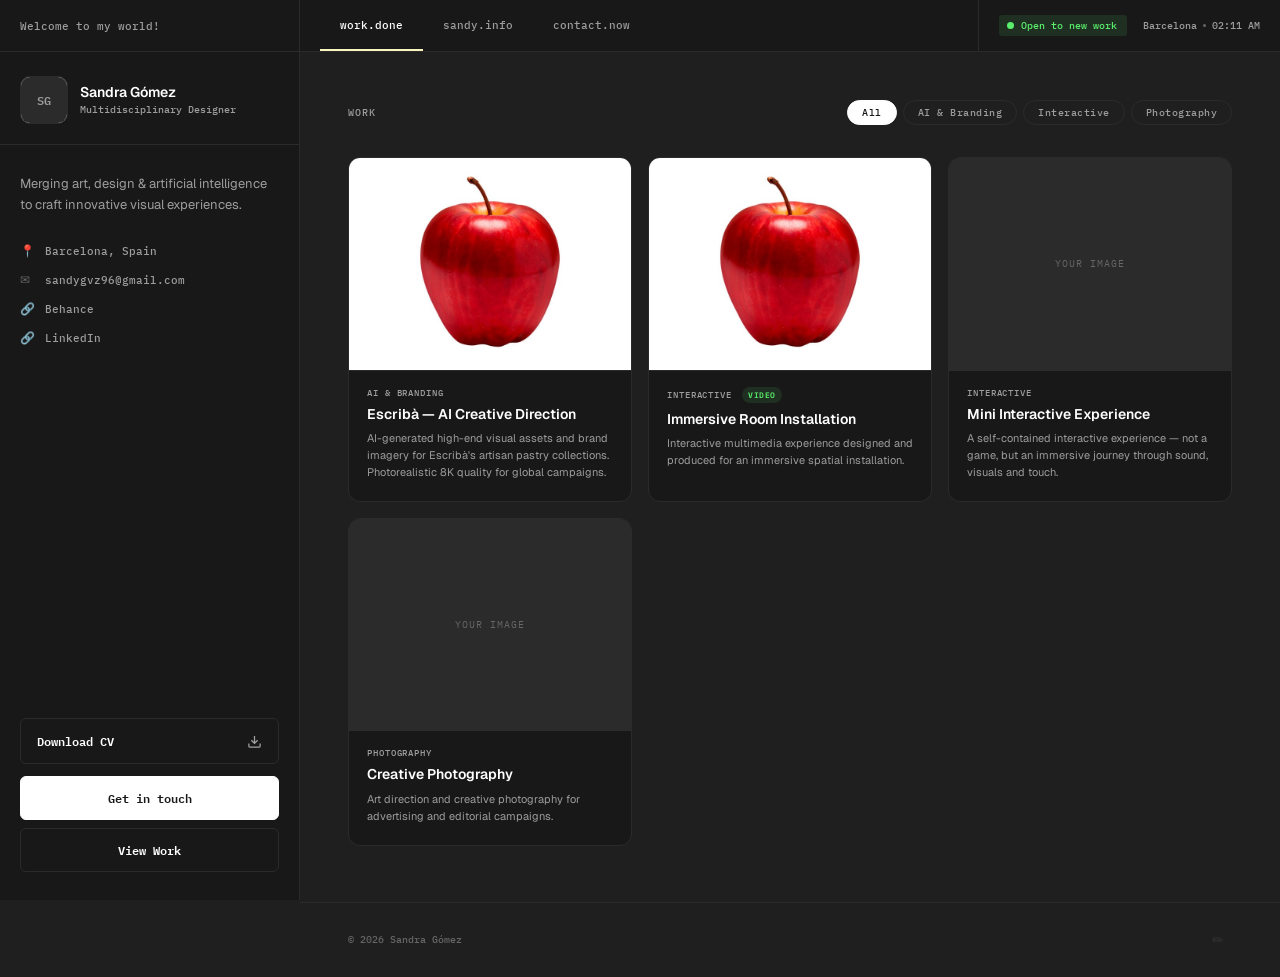
==== commit d8c89e2b: "feat: add project detail modal with image/video gallery" ====
--- a/index.html
+++ b/index.html
@@ -30,14 +30,35 @@
     </main>
   </div>
 
-  <div class="modal" id="video-modal">
+  <div class="modal" id="project-modal">
     <div class="modal__backdrop" id="modal-backdrop"></div>
     <div class="modal__content">
       <button class="modal__close" id="modal-close">✕</button>
-      <div class="modal__video" id="modal-video"></div>
+      <div class="modal__viewer" id="modal-viewer"></div>
+      <div class="modal__thumbs" id="modal-thumbs"></div>
+      <div class="modal__info">
+        <div class="modal__meta">
+          <h2 class="modal__title" id="modal-title"></h2>
+          <span class="modal__category" id="modal-category"></span>
+        </div>
+        <p class="modal__description" id="modal-description"></p>
+      </div>
     </div>
   </div>
 
+  <!-- Netlify Identity — handles invite/login redirects to /admin -->
+  <script src="https://identity.netlify.com/v1/netlify-identity-widget.js"></script>
+  <script>
+    if (window.netlifyIdentity) {
+      window.netlifyIdentity.on('init', function(user) {
+        if (!user) {
+          window.netlifyIdentity.on('login', function() {
+            document.location.href = '/admin/';
+          });
+        }
+      });
+    }
+  </script>
   <!-- Fallback data for local file:// testing -->
   <script src="js/content.js"></script>
   <!-- App modules (define functions, do not execute yet) -->
--- a/css/style.css
+++ b/css/style.css
@@ -397,22 +397,23 @@
 .work__grid {
   display: grid;
   grid-template-columns: repeat(3, 1fr);
-  gap: 1px;
-  background: var(--border);
+  gap: 16px;
+}
+
+.project-card {
+  background: var(--nav-bg);
   border: 1px solid var(--border);
-  border-radius: 10px;
-  overflow: hidden;
-}
-
-.project-card {
-  background: var(--bg);
+  border-radius: 12px;
   position: relative;
   overflow: hidden;
   cursor: pointer;
-  transition: background 0.15s;
-}
-
-.project-card:hover { background: var(--nav-bg); }
+  transition: border-color 0.15s, transform 0.15s;
+}
+
+.project-card:hover {
+  border-color: var(--surface-alt);
+  transform: translateY(-2px);
+}
 
 .project-card__media {
   aspect-ratio: 4/3;
@@ -688,14 +689,30 @@
 
 .footer__edit-btn:hover { opacity: 1; }
 
-/* ── VIDEO MODAL ─────────────────────────────────────── */
-.modal { position: fixed; inset: 0; z-index: 1000; display: none; align-items: center; justify-content: center; }
+/* ── PROJECT DETAIL MODAL ────────────────────────────── */
+.modal { position: fixed; inset: 0; z-index: 1000; display: none; align-items: center; justify-content: center; padding: 24px; }
 .modal.open { display: flex; }
 .modal__backdrop { position: absolute; inset: 0; background: rgba(0,0,0,0.88); backdrop-filter: blur(8px); }
-.modal__content { position: relative; z-index: 1; width: min(920px,92vw); background: var(--surface); border-radius: 12px; overflow: hidden; border: 1px solid var(--border); }
-.modal__close { position: absolute; top: 12px; right: 12px; z-index: 2; background: rgba(0,0,0,0.6); border: none; color: var(--text); font-size: 15px; width: 30px; height: 30px; border-radius: 50%; display: flex; align-items: center; justify-content: center; }
-.modal__video { aspect-ratio: 16/9; }
-.modal__video iframe { width: 100%; height: 100%; border: none; }
+.modal__content { position: relative; z-index: 1; width: min(920px,92vw); max-height: 92vh; background: var(--surface); border-radius: 12px; overflow-y: auto; border: 1px solid var(--border); cursor: default; }
+.modal__close { position: absolute; top: 12px; right: 12px; z-index: 2; background: rgba(0,0,0,0.6); border: none; color: var(--text); font-size: 15px; width: 30px; height: 30px; border-radius: 50%; display: flex; align-items: center; justify-content: center; cursor: pointer; }
+
+.modal__viewer { aspect-ratio: 16/9; background: var(--nav-bg); }
+.modal__viewer img { width: 100%; height: 100%; object-fit: contain; }
+.modal__viewer iframe { width: 100%; height: 100%; border: none; }
+
+.modal__thumbs { display: flex; gap: 8px; padding: 12px 20px; overflow-x: auto; border-bottom: 1px solid var(--border); }
+.modal__thumb { position: relative; flex: 0 0 auto; width: 64px; height: 48px; border-radius: 6px; overflow: hidden; cursor: pointer; background: var(--nav-bg); opacity: 0.55; border: 2px solid transparent; transition: opacity 0.15s, border-color 0.15s; }
+.modal__thumb img { width: 100%; height: 100%; object-fit: cover; }
+.modal__thumb.active { opacity: 1; border-color: var(--accent-yellow); }
+.modal__thumb:hover { opacity: 1; }
+.modal__thumb-play-icon { position: absolute; inset: 0; display: flex; align-items: center; justify-content: center; background: rgba(0,0,0,0.35); }
+.modal__thumb-play-icon svg { width: 16px; height: 16px; fill: white; }
+
+.modal__info { padding: 20px; }
+.modal__meta { display: flex; align-items: center; justify-content: space-between; gap: 12px; margin-bottom: 10px; }
+.modal__title { font-size: 18px; font-weight: 600; color: var(--text); }
+.modal__category { font-family: var(--font-mono); font-size: 9px; font-weight: 500; letter-spacing: 0.1em; text-transform: uppercase; color: var(--text-muted); white-space: nowrap; }
+.modal__description { font-size: 12px; line-height: 1.6; color: var(--text-muted); white-space: pre-line; max-height: 30vh; overflow-y: auto; }
 
 /* ── EDIT MODE ───────────────────────────────────────── */
 body.edit-mode [data-editable] {
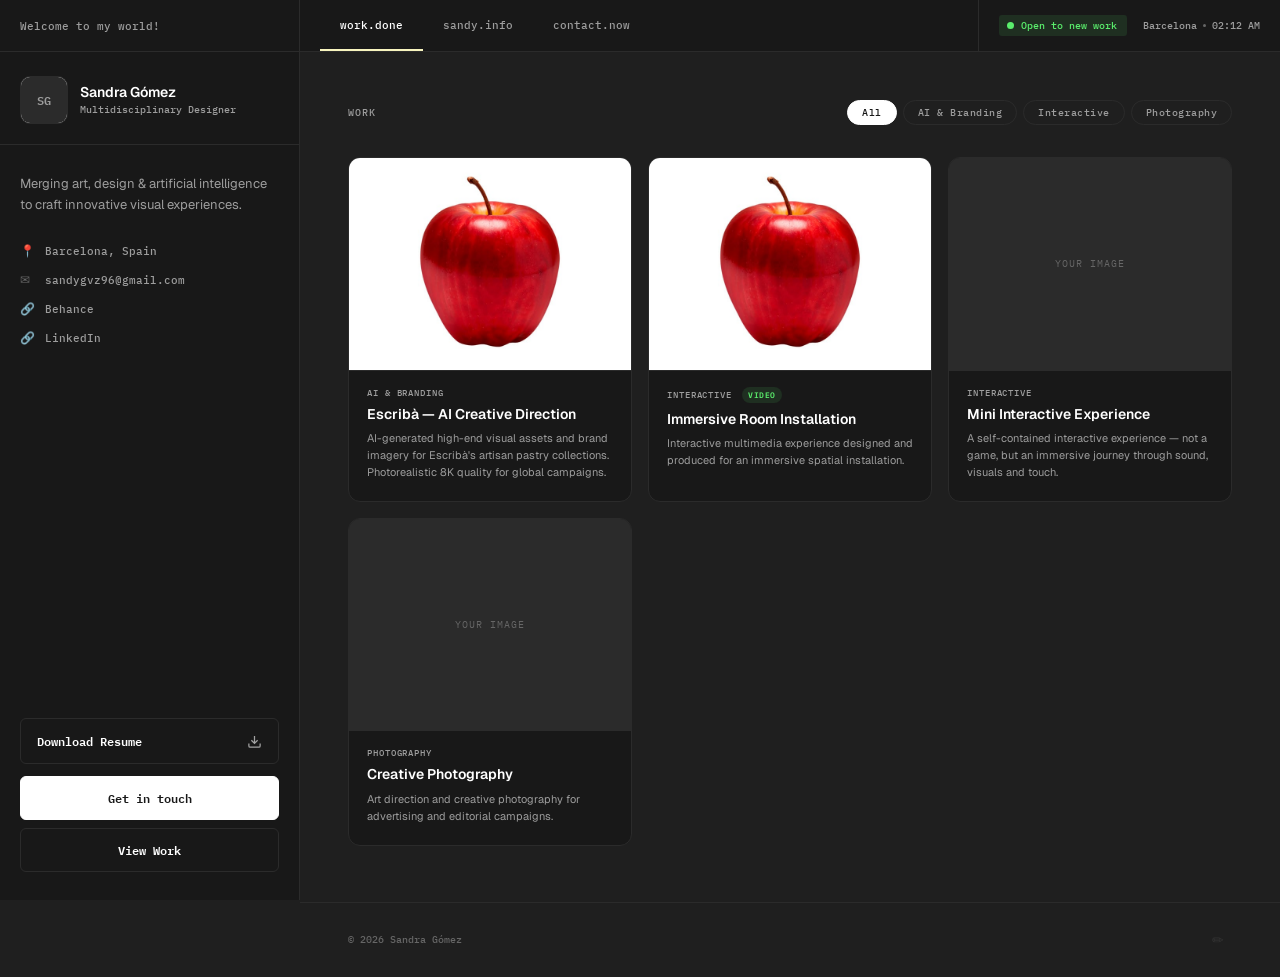
==== commit 9fc46c39: "feat: make project popup fullscreen with back-link close" ====
--- a/index.html
+++ b/index.html
@@ -31,11 +31,17 @@
   </div>
 
   <div class="modal" id="project-modal">
-    <div class="modal__backdrop" id="modal-backdrop"></div>
+    <div class="modal__topbar">
+      <button class="modal__back" id="modal-back" type="button">&larr; back to work</button>
+      <span class="modal__esc-hint">ESC</span>
+    </div>
     <div class="modal__content">
-      <button class="modal__close" id="modal-close">✕</button>
-      <div class="modal__viewer" id="modal-viewer"></div>
-      <div class="modal__thumbs" id="modal-thumbs"></div>
+      <div class="modal__viewer" id="modal-viewer">
+        <div class="modal__track" id="modal-track"></div>
+        <button class="modal__nav modal__nav--prev" id="modal-prev" aria-label="Previous">‹</button>
+        <button class="modal__nav modal__nav--next" id="modal-next" aria-label="Next">›</button>
+      </div>
+      <div class="modal__dots" id="modal-dots"></div>
       <div class="modal__info">
         <div class="modal__meta">
           <h2 class="modal__title" id="modal-title"></h2>
--- a/css/style.css
+++ b/css/style.css
@@ -429,25 +429,6 @@
 
 .project-card:hover .project-card__media img { transform: scale(1.05); }
 
-.project-card__play-icon {
-  position: absolute; inset: 0;
-  display: flex; align-items: center; justify-content: center;
-  pointer-events: none;
-}
-
-.project-card__play-icon svg {
-  width: 44px; height: 44px;
-  fill: white;
-  filter: drop-shadow(0 2px 8px rgba(0,0,0,0.6));
-  opacity: 0;
-  transform: scale(0.85);
-  transition: opacity 0.2s, transform 0.2s;
-}
-
-.project-card:hover .project-card__play-icon svg {
-  opacity: 1; transform: scale(1);
-}
-
 .project-card__info {
   padding: 16px 18px 20px;
   display: flex; flex-direction: column; gap: 7px;
@@ -690,29 +671,81 @@
 .footer__edit-btn:hover { opacity: 1; }
 
 /* ── PROJECT DETAIL MODAL ────────────────────────────── */
-.modal { position: fixed; inset: 0; z-index: 1000; display: none; align-items: center; justify-content: center; padding: 24px; }
+.modal { position: fixed; inset: 0; z-index: 1000; display: none; flex-direction: column; background: var(--bg); overflow-y: auto; }
 .modal.open { display: flex; }
-.modal__backdrop { position: absolute; inset: 0; background: rgba(0,0,0,0.88); backdrop-filter: blur(8px); }
-.modal__content { position: relative; z-index: 1; width: min(920px,92vw); max-height: 92vh; background: var(--surface); border-radius: 12px; overflow-y: auto; border: 1px solid var(--border); cursor: default; }
-.modal__close { position: absolute; top: 12px; right: 12px; z-index: 2; background: rgba(0,0,0,0.6); border: none; color: var(--text); font-size: 15px; width: 30px; height: 30px; border-radius: 50%; display: flex; align-items: center; justify-content: center; cursor: pointer; }
-
-.modal__viewer { aspect-ratio: 16/9; background: var(--nav-bg); }
-.modal__viewer img { width: 100%; height: 100%; object-fit: contain; }
-.modal__viewer iframe { width: 100%; height: 100%; border: none; }
-
-.modal__thumbs { display: flex; gap: 8px; padding: 12px 20px; overflow-x: auto; border-bottom: 1px solid var(--border); }
-.modal__thumb { position: relative; flex: 0 0 auto; width: 64px; height: 48px; border-radius: 6px; overflow: hidden; cursor: pointer; background: var(--nav-bg); opacity: 0.55; border: 2px solid transparent; transition: opacity 0.15s, border-color 0.15s; }
-.modal__thumb img { width: 100%; height: 100%; object-fit: cover; }
-.modal__thumb.active { opacity: 1; border-color: var(--accent-yellow); }
-.modal__thumb:hover { opacity: 1; }
-.modal__thumb-play-icon { position: absolute; inset: 0; display: flex; align-items: center; justify-content: center; background: rgba(0,0,0,0.35); }
-.modal__thumb-play-icon svg { width: 16px; height: 16px; fill: white; }
-
-.modal__info { padding: 20px; }
+body.modal-open { overflow: hidden; }
+
+.modal__topbar {
+  position: sticky; top: 0; z-index: 2;
+  height: var(--nav-h); flex-shrink: 0;
+  display: flex; align-items: center; justify-content: space-between;
+  padding: 0 20px;
+  background: var(--nav-bg);
+  border-bottom: 1px solid var(--border);
+}
+
+.modal__back {
+  font-family: var(--font-mono); font-size: 11px; font-weight: 500;
+  text-transform: uppercase; letter-spacing: 0.05em;
+  color: var(--text-muted); background: none; border: none; cursor: pointer;
+  transition: color 0.15s;
+}
+.modal__back:hover { color: var(--text); }
+
+.modal__esc-hint {
+  font-family: var(--font-mono); font-size: 10px; font-weight: 500;
+  letter-spacing: 0.05em; color: var(--text-dim);
+}
+
+.modal__content { width: 100%; max-width: 1200px; margin: 0 auto; padding: 48px; cursor: default; }
+
+.modal__viewer { position: relative; aspect-ratio: 16/9; background: var(--nav-bg); overflow: hidden; border-radius: 12px; }
+
+.modal__track {
+  display: flex; align-items: center; height: 100%; gap: 12px;
+  overflow-x: auto; scroll-snap-type: x mandatory; scroll-behavior: smooth;
+  scrollbar-width: none; -ms-overflow-style: none;
+}
+.modal__track::-webkit-scrollbar { display: none; }
+
+.modal__slide {
+  position: relative; flex: 0 0 auto; height: 82%;
+  scroll-snap-align: center; border-radius: 8px; overflow: hidden;
+  background: var(--surface); cursor: pointer;
+  transform: scale(0.84); opacity: 0.55;
+  transition: transform 0.3s cubic-bezier(0.25,0.46,0.45,0.94), opacity 0.3s ease;
+}
+.modal__slide.active { transform: scale(1); opacity: 1; }
+.modal__slide img { width: 100%; height: 100%; object-fit: cover; }
+.modal__slide iframe { width: 100%; height: 100%; border: none; }
+.modal__slide-play-icon {
+  position: absolute; inset: 0; display: flex; align-items: center; justify-content: center;
+  background: rgba(0,0,0,0.35); pointer-events: none;
+}
+.modal__slide-play-icon svg { width: 44px; height: 44px; fill: white; filter: drop-shadow(0 2px 8px rgba(0,0,0,0.6)); }
+
+.modal__nav {
+  position: absolute; top: 50%; transform: translateY(-50%); z-index: 2;
+  background: rgba(0,0,0,0.6); border: none; color: var(--text); font-size: 22px;
+  width: 34px; height: 34px; border-radius: 50%;
+  display: flex; align-items: center; justify-content: center; cursor: pointer;
+}
+.modal__nav--prev { left: 10px; }
+.modal__nav--next { right: 10px; }
+.modal__nav:disabled { opacity: 0.25; cursor: default; }
+
+.modal__dots { display: flex; justify-content: center; gap: 6px; padding: 12px 20px 0; }
+.modal__dot {
+  width: 6px; height: 6px; border-radius: 50%; background: var(--text-dim);
+  cursor: pointer; border: none; padding: 0; transition: background 0.15s, transform 0.15s;
+}
+.modal__dot.active { background: var(--accent-yellow); transform: scale(1.3); }
+
+.modal__info { padding: 32px 0 0; }
 .modal__meta { display: flex; align-items: center; justify-content: space-between; gap: 12px; margin-bottom: 10px; }
 .modal__title { font-size: 18px; font-weight: 600; color: var(--text); }
 .modal__category { font-family: var(--font-mono); font-size: 9px; font-weight: 500; letter-spacing: 0.1em; text-transform: uppercase; color: var(--text-muted); white-space: nowrap; }
-.modal__description { font-size: 12px; line-height: 1.6; color: var(--text-muted); white-space: pre-line; max-height: 30vh; overflow-y: auto; }
+.modal__description { font-size: 12px; line-height: 1.6; color: var(--text-muted); white-space: pre-line; }
 
 /* ── EDIT MODE ───────────────────────────────────────── */
 body.edit-mode [data-editable] {
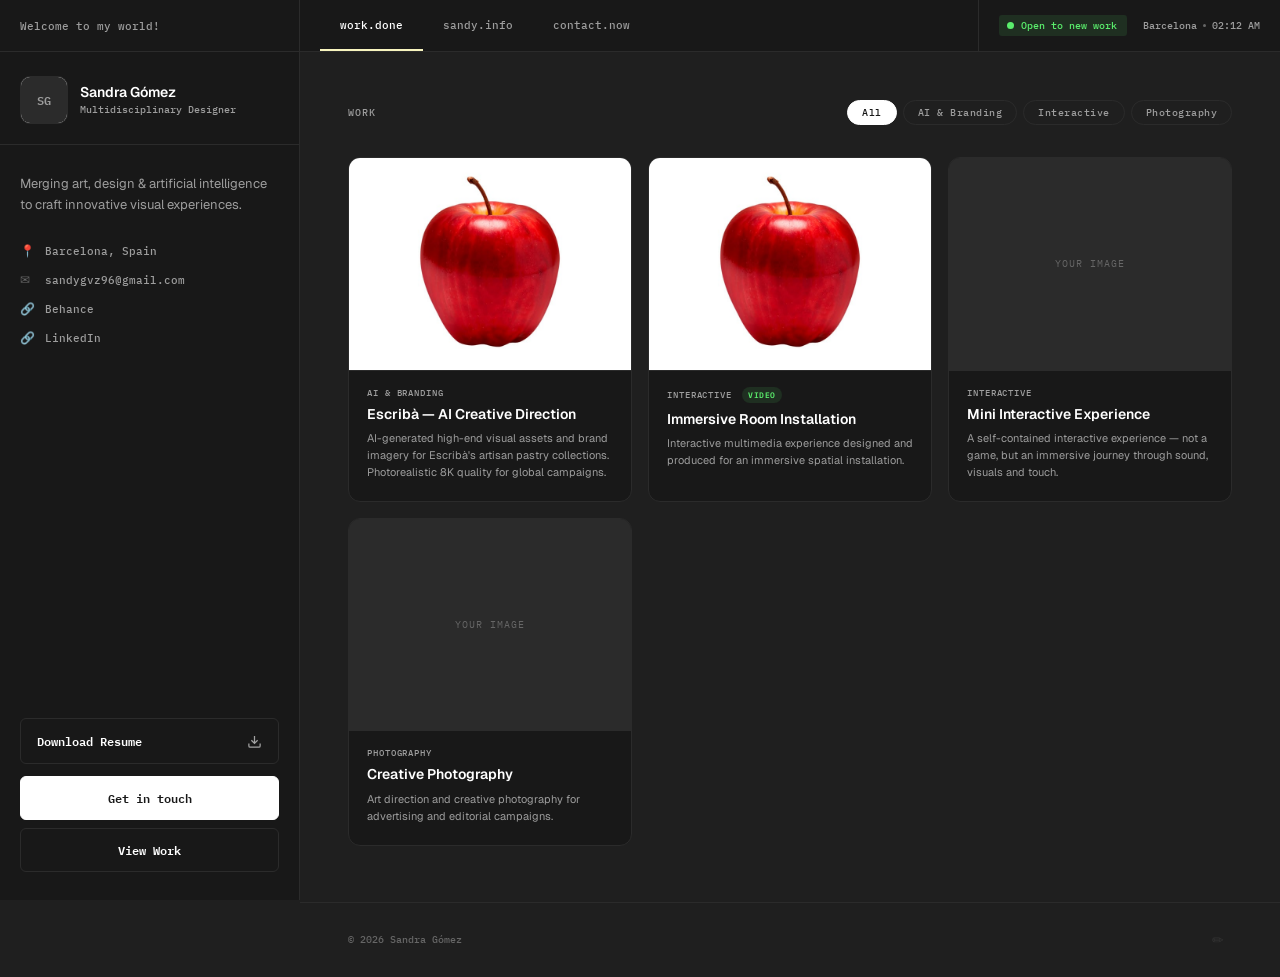
==== commit d3fb15a2: "style: hero-size the project popup gallery and case-study typography" ====
--- a/index.html
+++ b/index.html
@@ -47,6 +47,7 @@
           <h2 class="modal__title" id="modal-title"></h2>
           <span class="modal__category" id="modal-category"></span>
         </div>
+        <p class="modal__section-label">Overview</p>
         <p class="modal__description" id="modal-description"></p>
       </div>
     </div>
--- a/css/style.css
+++ b/css/style.css
@@ -699,7 +699,7 @@
 
 .modal__content { width: 100%; max-width: 1200px; margin: 0 auto; padding: 48px; cursor: default; }
 
-.modal__viewer { position: relative; aspect-ratio: 16/9; background: var(--nav-bg); overflow: hidden; border-radius: 12px; }
+.modal__viewer { position: relative; aspect-ratio: 21/9; min-height: 320px; background: var(--nav-bg); overflow: hidden; border-radius: 12px; }
 
 .modal__track {
   display: flex; align-items: center; height: 100%; gap: 12px;
@@ -742,10 +742,20 @@
 .modal__dot.active { background: var(--accent-yellow); transform: scale(1.3); }
 
 .modal__info { padding: 32px 0 0; }
-.modal__meta { display: flex; align-items: center; justify-content: space-between; gap: 12px; margin-bottom: 10px; }
-.modal__title { font-size: 18px; font-weight: 600; color: var(--text); }
-.modal__category { font-family: var(--font-mono); font-size: 9px; font-weight: 500; letter-spacing: 0.1em; text-transform: uppercase; color: var(--text-muted); white-space: nowrap; }
-.modal__description { font-size: 12px; line-height: 1.6; color: var(--text-muted); white-space: pre-line; }
+.modal__meta { display: flex; align-items: center; gap: 14px; flex-wrap: wrap; margin-bottom: 28px; }
+.modal__title { font-size: clamp(28px, 3vw, 40px); font-weight: 700; line-height: 1.15; color: var(--text); }
+.modal__category {
+  font-family: var(--font-mono); font-size: 9px; font-weight: 500;
+  letter-spacing: 0.08em; text-transform: uppercase; color: var(--text-muted);
+  border: 1px solid var(--border); border-radius: 100px; padding: 4px 12px;
+  white-space: nowrap;
+}
+.modal__section-label {
+  font-family: var(--font-mono); font-size: 10px; font-weight: 500;
+  letter-spacing: 0.1em; text-transform: uppercase; color: var(--text-muted);
+  margin-bottom: 16px;
+}
+.modal__description { font-size: 18px; line-height: 1.85; color: var(--text-muted); max-width: 680px; white-space: pre-line; }
 
 /* ── EDIT MODE ───────────────────────────────────────── */
 body.edit-mode [data-editable] {
@@ -798,4 +808,7 @@
   .work__grid { grid-template-columns: 1fr; }
   .contact__grid { grid-template-columns: 1fr; }
   .footer { padding: 20px 24px; }
-}
+  .modal__content { padding: 24px; }
+  .modal__viewer { aspect-ratio: 4/3; min-height: 220px; }
+  .modal__title { font-size: 24px; }
+}
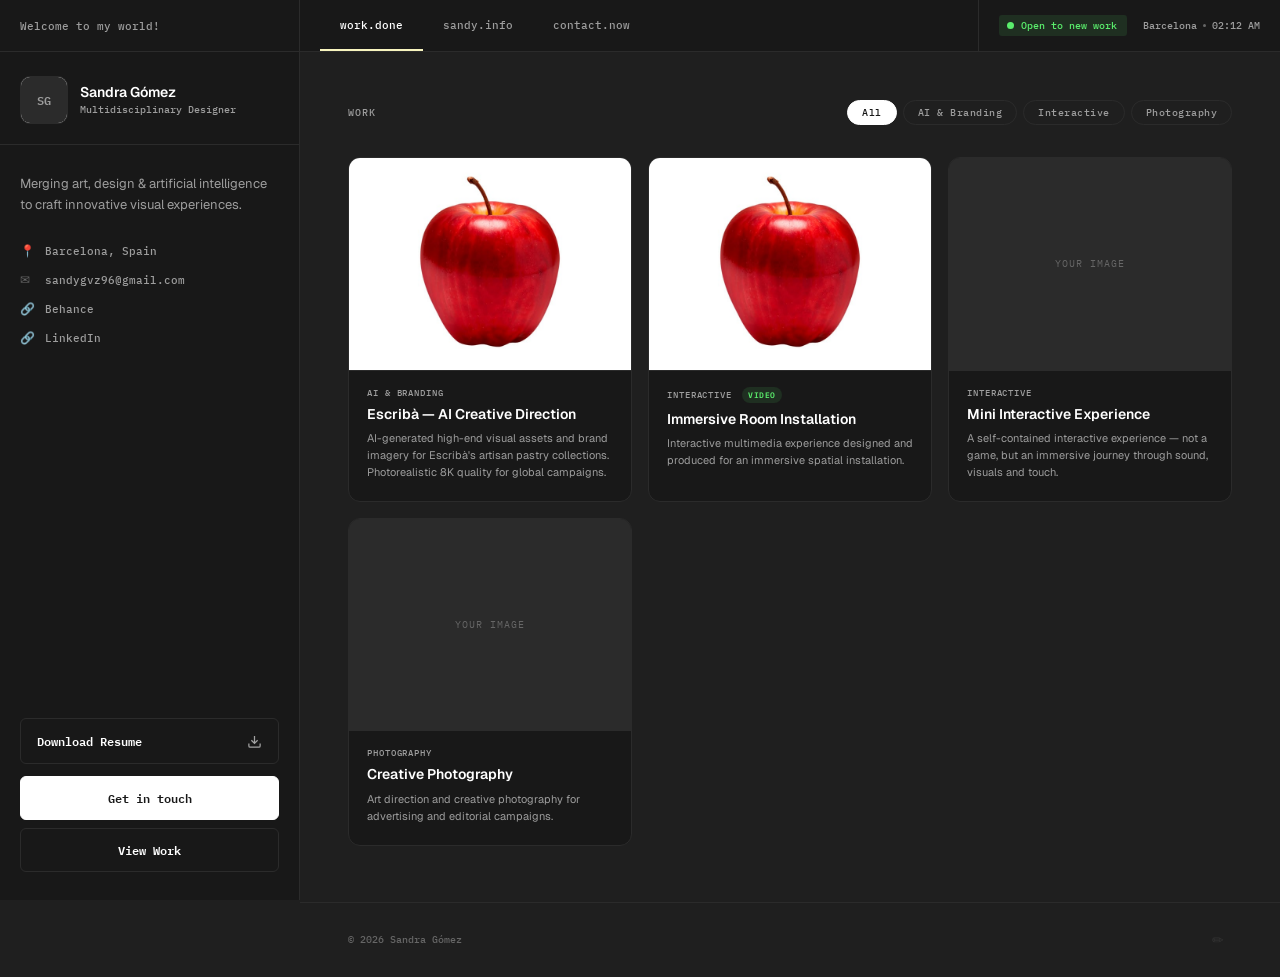
==== commit 07b7e996: "feat: redesign project popup as a dark, case-study-style detail page Replaces the carousel-based pop" ====
--- a/index.html
+++ b/index.html
@@ -32,24 +32,47 @@
 
   <div class="modal" id="project-modal">
     <div class="modal__topbar">
-      <button class="modal__back" id="modal-back" type="button">&larr; back to work</button>
-      <span class="modal__esc-hint">ESC</span>
+      <button class="modal__back" id="modal-back" type="button">&lt;!-- Back to all Works</button>
     </div>
     <div class="modal__content">
-      <div class="modal__viewer" id="modal-viewer">
-        <div class="modal__track" id="modal-track"></div>
-        <button class="modal__nav modal__nav--prev" id="modal-prev" aria-label="Previous">‹</button>
-        <button class="modal__nav modal__nav--next" id="modal-next" aria-label="Next">›</button>
+      <h1 class="modal__title" id="modal-title"></h1>
+
+      <p class="modal__comment">&lt;!-- work info --&gt;</p>
+      <div class="modal__meta-grid">
+        <div class="modal__meta-col">
+          <span class="modal__meta-label">Client:</span>
+          <span class="modal__meta-value" id="modal-client"></span>
+        </div>
+        <div class="modal__meta-col">
+          <span class="modal__meta-label">Role:</span>
+          <span class="modal__meta-value" id="modal-role"></span>
+        </div>
+        <div class="modal__meta-col">
+          <span class="modal__meta-label">Year:</span>
+          <span class="modal__meta-value" id="modal-year"></span>
+        </div>
       </div>
-      <div class="modal__dots" id="modal-dots"></div>
-      <div class="modal__info">
-        <div class="modal__meta">
-          <h2 class="modal__title" id="modal-title"></h2>
-          <span class="modal__category" id="modal-category"></span>
-        </div>
-        <p class="modal__section-label">Overview</p>
-        <p class="modal__description" id="modal-description"></p>
+
+      <div class="modal__hero" id="modal-hero"></div>
+
+      <div class="modal__body">
+        <section class="modal__section" id="modal-section-overview">
+          <h2 class="modal__section-heading">Project Overview</h2>
+          <div class="modal__section-text" id="modal-overview"></div>
+        </section>
+        <section class="modal__section" id="modal-section-approach">
+          <h2 class="modal__section-heading">My Approach</h2>
+          <div class="modal__section-text" id="modal-approach"></div>
+        </section>
+        <section class="modal__section" id="modal-section-deliverables">
+          <h2 class="modal__section-heading">Key Deliverables</h2>
+          <ul class="modal__deliverables" id="modal-deliverables"></ul>
+        </section>
       </div>
+
+      <div class="modal__gallery" id="modal-gallery"></div>
+
+      <button class="modal__see-more" id="modal-see-more" type="button">See more projects</button>
     </div>
   </div>
 
--- a/css/style.css
+++ b/css/style.css
@@ -678,84 +678,72 @@
 .modal__topbar {
   position: sticky; top: 0; z-index: 2;
   height: var(--nav-h); flex-shrink: 0;
-  display: flex; align-items: center; justify-content: space-between;
+  display: flex; align-items: center;
   padding: 0 20px;
   background: var(--nav-bg);
   border-bottom: 1px solid var(--border);
 }
 
 .modal__back {
-  font-family: var(--font-mono); font-size: 11px; font-weight: 500;
-  text-transform: uppercase; letter-spacing: 0.05em;
-  color: var(--text-muted); background: none; border: none; cursor: pointer;
+  font-family: var(--font-mono); font-size: 12px; font-weight: 400;
+  color: var(--text-dim); background: none; border: none; cursor: pointer;
   transition: color 0.15s;
 }
-.modal__back:hover { color: var(--text); }
-
-.modal__esc-hint {
-  font-family: var(--font-mono); font-size: 10px; font-weight: 500;
-  letter-spacing: 0.05em; color: var(--text-dim);
-}
-
-.modal__content { width: 100%; max-width: 1200px; margin: 0 auto; padding: 48px; cursor: default; }
-
-.modal__viewer { position: relative; aspect-ratio: 21/9; min-height: 320px; background: var(--nav-bg); overflow: hidden; border-radius: 12px; }
-
-.modal__track {
-  display: flex; align-items: center; height: 100%; gap: 12px;
-  overflow-x: auto; scroll-snap-type: x mandatory; scroll-behavior: smooth;
-  scrollbar-width: none; -ms-overflow-style: none;
-}
-.modal__track::-webkit-scrollbar { display: none; }
-
-.modal__slide {
-  position: relative; flex: 0 0 auto; height: 82%;
-  scroll-snap-align: center; border-radius: 8px; overflow: hidden;
-  background: var(--surface); cursor: pointer;
-  transform: scale(0.84); opacity: 0.55;
-  transition: transform 0.3s cubic-bezier(0.25,0.46,0.45,0.94), opacity 0.3s ease;
-}
-.modal__slide.active { transform: scale(1); opacity: 1; }
-.modal__slide img { width: 100%; height: 100%; object-fit: cover; }
-.modal__slide iframe { width: 100%; height: 100%; border: none; }
-.modal__slide-play-icon {
+.modal__back:hover { color: var(--text-muted); }
+
+.modal__content { width: 100%; max-width: 860px; margin: 0 auto; padding: 64px 48px 96px; cursor: default; }
+
+.modal__title {
+  font-family: var(--font-sans); font-size: clamp(32px, 5vw, 48px); font-weight: 700;
+  line-height: 1.1; color: var(--text); margin-bottom: 28px;
+}
+
+.modal__comment {
+  font-family: var(--font-mono); font-size: 11px; color: var(--text-dim); margin-bottom: 14px;
+}
+
+.modal__meta-grid {
+  display: flex; flex-wrap: wrap; gap: 32px;
+  padding-bottom: 32px; margin-bottom: 40px;
+  border-bottom: 1px solid var(--border);
+}
+.modal__meta-col { display: flex; flex-direction: column; gap: 8px; min-width: 120px; }
+.modal__meta-label { font-family: var(--font-mono); font-size: 11px; color: var(--text-dim); }
+.modal__meta-value { font-family: var(--font-mono); font-size: 13px; color: var(--text-muted); }
+
+.modal__hero {
+  width: 100%; aspect-ratio: 4/3; border-radius: 6px; overflow: hidden;
+  background: var(--surface); margin-bottom: 48px;
+}
+.modal__hero img { width: 100%; height: 100%; object-fit: cover; }
+
+.modal__body { display: flex; flex-direction: column; gap: 40px; margin-bottom: 56px; }
+.modal__section-heading { font-family: var(--font-sans); font-size: 15px; font-weight: 700; color: var(--text); margin-bottom: 14px; }
+.modal__section-text { font-family: var(--font-mono); font-size: 13px; line-height: 1.85; color: var(--text-muted); }
+.modal__section-text p + p { margin-top: 16px; }
+
+.modal__deliverables { display: flex; flex-direction: column; gap: 6px; }
+.modal__deliverables li { font-family: var(--font-mono); font-size: 13px; line-height: 1.85; color: var(--text-muted); }
+
+.modal__gallery { display: grid; grid-template-columns: 1fr 1fr; gap: 16px; margin-bottom: 64px; }
+.modal__gallery-item {
+  position: relative; border-radius: 6px; overflow: hidden;
+  aspect-ratio: 3/4; background: var(--surface);
+}
+.modal__gallery-item img { width: 100%; height: 100%; object-fit: cover; }
+.modal__gallery-item--video { cursor: pointer; }
+.modal__gallery-item--video .modal__slide-play-icon {
   position: absolute; inset: 0; display: flex; align-items: center; justify-content: center;
-  background: rgba(0,0,0,0.35); pointer-events: none;
-}
-.modal__slide-play-icon svg { width: 44px; height: 44px; fill: white; filter: drop-shadow(0 2px 8px rgba(0,0,0,0.6)); }
-
-.modal__nav {
-  position: absolute; top: 50%; transform: translateY(-50%); z-index: 2;
-  background: rgba(0,0,0,0.6); border: none; color: var(--text); font-size: 22px;
-  width: 34px; height: 34px; border-radius: 50%;
-  display: flex; align-items: center; justify-content: center; cursor: pointer;
-}
-.modal__nav--prev { left: 10px; }
-.modal__nav--next { right: 10px; }
-.modal__nav:disabled { opacity: 0.25; cursor: default; }
-
-.modal__dots { display: flex; justify-content: center; gap: 6px; padding: 12px 20px 0; }
-.modal__dot {
-  width: 6px; height: 6px; border-radius: 50%; background: var(--text-dim);
-  cursor: pointer; border: none; padding: 0; transition: background 0.15s, transform 0.15s;
-}
-.modal__dot.active { background: var(--accent-yellow); transform: scale(1.3); }
-
-.modal__info { padding: 32px 0 0; }
-.modal__meta { display: flex; align-items: center; gap: 14px; flex-wrap: wrap; margin-bottom: 28px; }
-.modal__title { font-size: clamp(28px, 3vw, 40px); font-weight: 700; line-height: 1.15; color: var(--text); }
-.modal__category {
-  font-family: var(--font-mono); font-size: 9px; font-weight: 500;
-  letter-spacing: 0.08em; text-transform: uppercase; color: var(--text-muted);
-  border: 1px solid var(--border); border-radius: 100px; padding: 4px 12px;
-  white-space: nowrap;
-}
-.modal__section-label {
-  font-family: var(--font-mono); font-size: 10px; font-weight: 500;
-  letter-spacing: 0.1em; text-transform: uppercase; color: var(--text-muted);
-  margin-bottom: 16px;
-}
-.modal__description { font-size: 18px; line-height: 1.85; color: var(--text-muted); max-width: 680px; white-space: pre-line; }
+  background: rgba(0,0,0,0.35);
+}
+.modal__gallery-item--video .modal__slide-play-icon svg { width: 36px; height: 36px; fill: white; filter: drop-shadow(0 2px 8px rgba(0,0,0,0.6)); }
+
+.modal__see-more {
+  font-family: var(--font-sans); font-weight: 700; font-size: clamp(22px, 3vw, 28px);
+  color: var(--text); background: none; border: none; text-align: left; cursor: pointer;
+  transition: color 0.15s;
+}
+.modal__see-more:hover { color: var(--text-muted); }
 
 /* ── EDIT MODE ───────────────────────────────────────── */
 body.edit-mode [data-editable] {
@@ -808,7 +796,7 @@
   .work__grid { grid-template-columns: 1fr; }
   .contact__grid { grid-template-columns: 1fr; }
   .footer { padding: 20px 24px; }
-  .modal__content { padding: 24px; }
-  .modal__viewer { aspect-ratio: 4/3; min-height: 220px; }
-  .modal__title { font-size: 24px; }
-}
+  .modal__content { padding: 32px 24px 64px; }
+  .modal__meta-grid { gap: 20px; }
+  .modal__gallery { gap: 10px; }
+}
